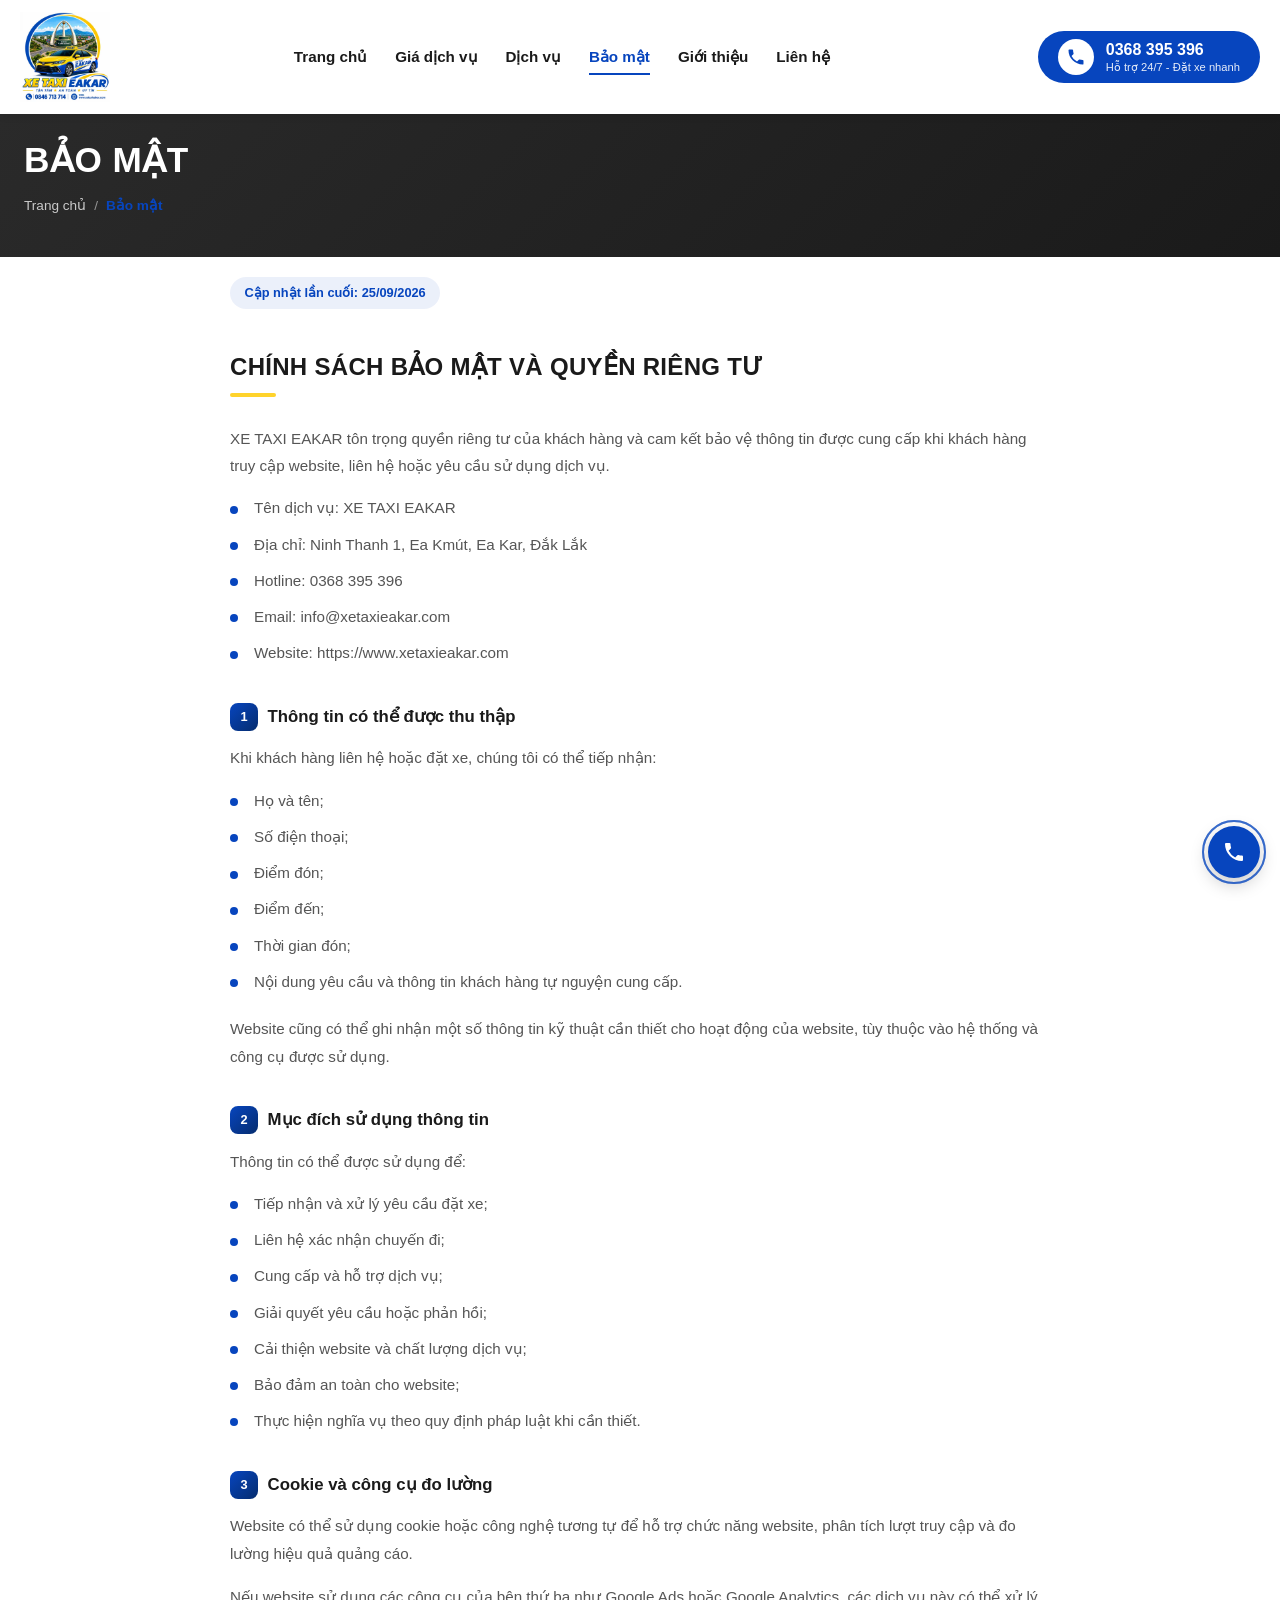
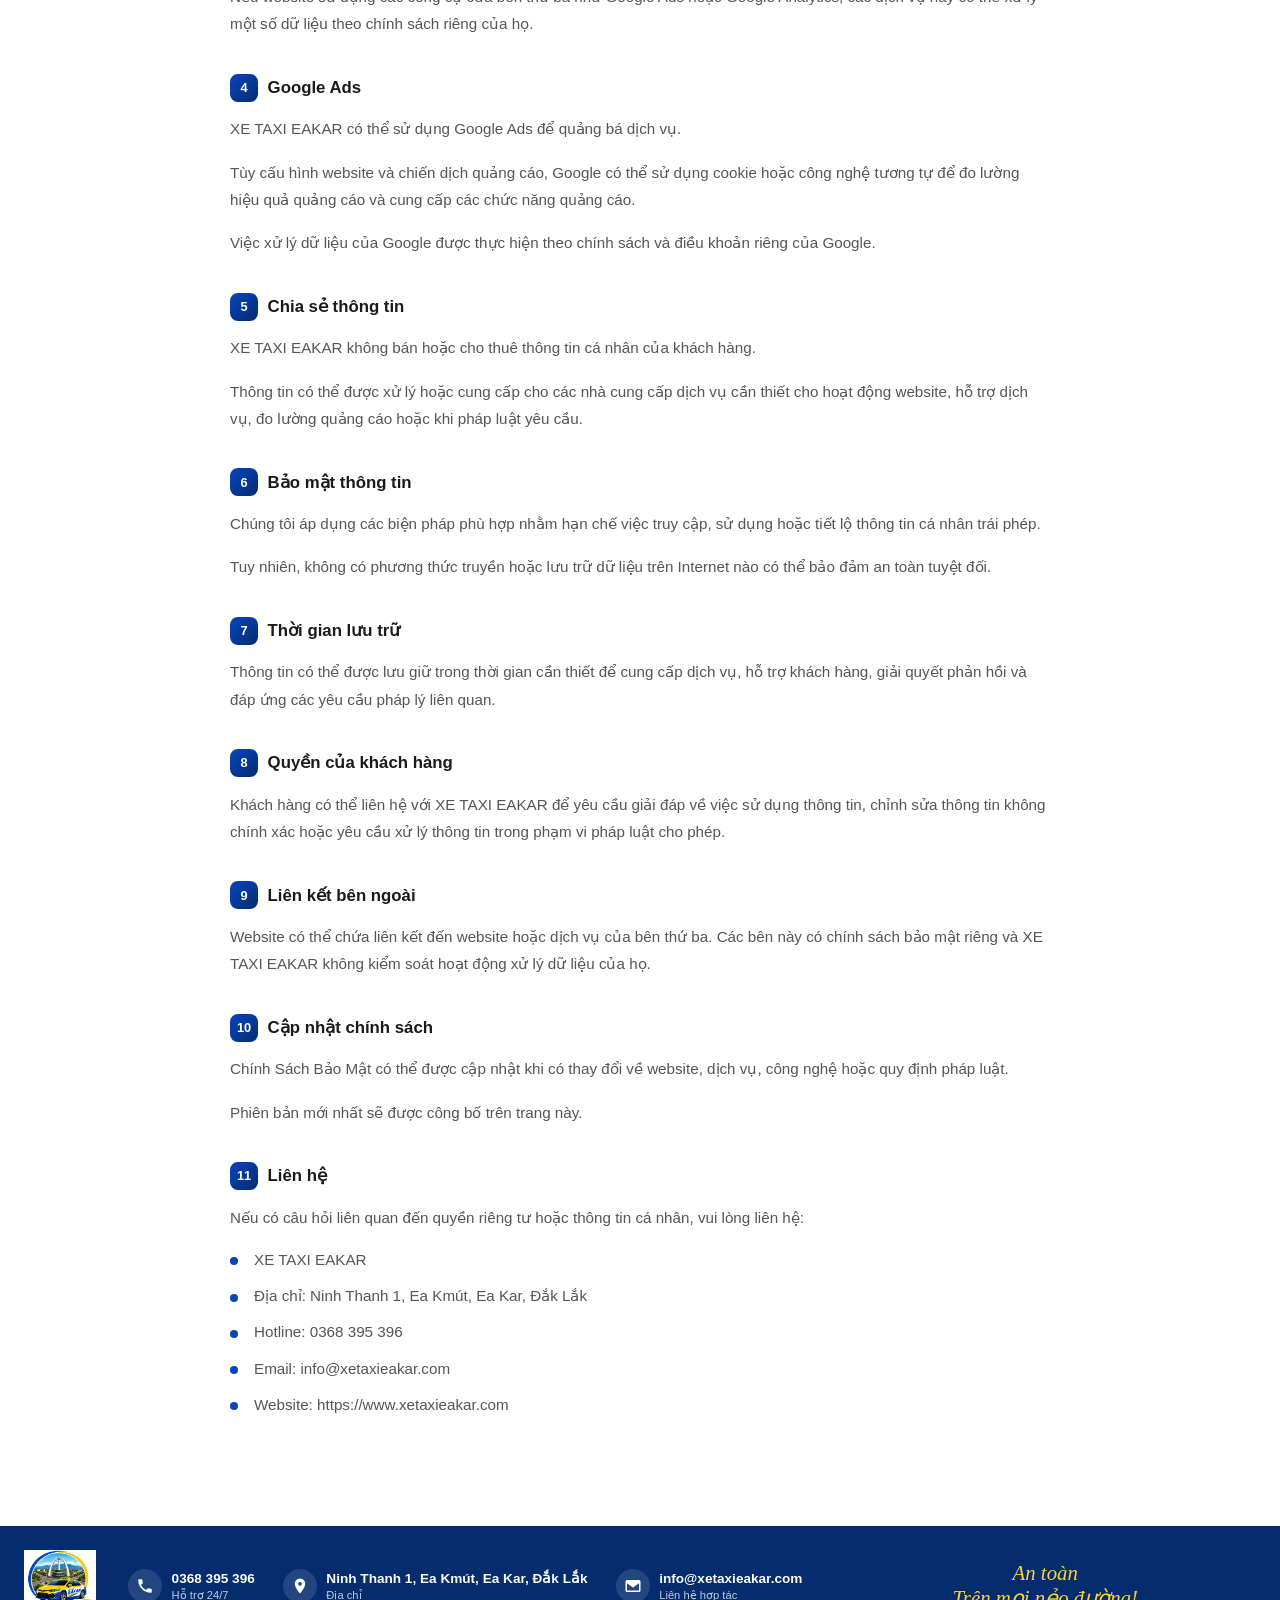
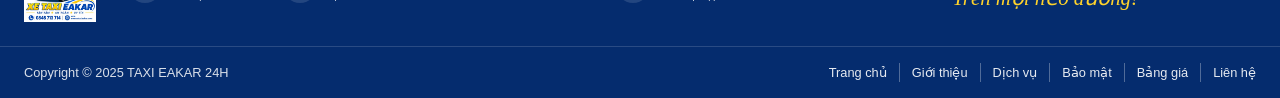
==== html/bao-mat.html @ f9ffe566 "refactor: split dich-vu-bao-mat page into separate dich-vu and bao-mat pages with navigation updates" ====
<!DOCTYPE html>
<html lang="vi">
<head>
  <meta charset="UTF-8">
  <meta name="viewport" content="width=device-width, initial-scale=1.0">
  <title>Bảo Mật - Xe Taxi Eakar</title>
  <meta name="description" content="Chính sách bảo mật và quyền riêng tư của Xe Taxi Eakar - dịch vụ taxi tại Ea Kar, Đắk Lắk. Hotline 0368 395 396.">
  <link rel="icon" href="assets/icons/favicon.ico" sizes="any">
  <link rel="icon" type="image/png" sizes="32x32" href="assets/icons/favicon-32x32.png">
  <link rel="icon" type="image/png" sizes="16x16" href="assets/icons/favicon-16x16.png">
  <link rel="apple-touch-icon" href="assets/icons/apple-touch-icon.png">
  <link rel="stylesheet" href="style.css">
</head>
<body>

  <!-- ==========================================
       HEADER — Taxi Gò Công (taxigocongdongthap.com), exact reproduction
       ========================================== -->
  <header class="site-header">
    <div class="header-inner">
      <a href="/" class="logo">
        <img
          src="assets/icons/logo-xetaxieakar.png"
          alt="Xe Taxi Eakar"
          class="logo-icon"
        />
      </a>

      <nav class="main-nav" id="main-nav">
        <button type="button" class="nav-close" aria-label="Đóng menu">
          <svg viewBox="0 0 24 24" width="20" height="20" fill="none" stroke="currentColor" stroke-width="2" stroke-linecap="round"><path d="M6 6l12 12M18 6L6 18"></path></svg>
        </button>
        <ul>
          <li><a href="/">Trang chủ</a></li>
          <li><a href="/gia-dich-vu">Giá dịch vụ</a></li>
          <li><a href="/dich-vu">Dịch vụ</a></li>
          <li><a href="/bao-mat" class="active">Bảo mật</a></li>
          <li><a href="/gioi-thieu">Giới thiệu</a></li>
          <li><a href="/lien-he">Liên hệ</a></li>
        </ul>
      </nav>

      <div class="nav-overlay" id="navOverlay"></div>

      <a href="tel:0368395396" class="contact-btn">
        <span class="contact-icon">
          <svg viewBox="0 0 24 24" width="20" height="20" fill="currentColor" aria-hidden="true">
            <path d="M6.62 10.79a15.05 15.05 0 0 0 6.59 6.59l2.2-2.2a1 1 0 0 1 1.01-.24 11.36 11.36 0 0 0 3.57.57 1 1 0 0 1 1 1V20a1 1 0 0 1-1 1A17 17 0 0 1 3 4a1 1 0 0 1 1-1h3.5a1 1 0 0 1 1 1 11.36 11.36 0 0 0 .57 3.57 1 1 0 0 1-.25 1.01z" />
          </svg>
        </span>
        <span class="contact-text">
          <strong>0368 395 396</strong>
          <small>Hỗ trợ 24/7 - Đặt xe nhanh</small>
        </span>
      </a>

      <a href="tel:0368395396" class="contact-btn-mobile" aria-label="Gọi 0368 395 396">
        <svg viewBox="0 0 24 24" width="18" height="18" fill="currentColor" aria-hidden="true">
          <path d="M6.62 10.79a15.05 15.05 0 0 0 6.59 6.59l2.2-2.2a1 1 0 0 1 1.01-.24 11.36 11.36 0 0 0 3.57.57 1 1 0 0 1 1 1V20a1 1 0 0 1-1 1A17 17 0 0 1 3 4a1 1 0 0 1 1-1h3.5a1 1 0 0 1 1 1 11.36 11.36 0 0 0 .57 3.57 1 1 0 0 1-.25 1.01z" />
        </svg>
        <span class="contact-btn-mobile-text">0368 395 396</span>
      </a>

      <button class="nav-toggle" type="button" aria-label="Mở menu" aria-controls="main-nav" aria-expanded="false">
        <svg viewBox="0 0 24 24" width="24" height="24" fill="currentColor" aria-hidden="true">
          <path d="M3 6h18v2H3zM3 11h18v2H3zM3 16h18v2H3z" />
        </svg>
      </button>
    </div>
  </header>

  <!-- ==========================================
       MAIN CONTENT — Chính sách bảo mật (xetaxieakar.com/dieukhoanvachinhsach)
       ========================================== -->
  <main>

    <section class="page-banner">
      <div class="page-banner-inner">
        <h1>BẢO MẬT</h1>
        <nav class="breadcrumb" aria-label="breadcrumb">
          <a href="/">Trang chủ</a>
          <span>/</span>
          <span>Bảo mật</span>
        </nav>
      </div>
    </section>

    <section class="policy-section">
      <div class="policy-inner">
        <span class="policy-updated">Cập nhật lần cuối: 25/09/2026</span>

        <div class="policy-block">
          <h2 class="section-title">CHÍNH SÁCH BẢO MẬT VÀ QUYỀN RIÊNG TƯ</h2>
          <span class="section-title-bar"></span>

          <p>XE TAXI EAKAR tôn trọng quyền riêng tư của khách hàng và cam kết bảo vệ thông tin được cung cấp khi khách hàng truy cập website, liên hệ hoặc yêu cầu sử dụng dịch vụ.</p>

          <ul class="content-list">
            <li>Tên dịch vụ: XE TAXI EAKAR</li>
            <li>Địa chỉ: Ninh Thanh 1, Ea Kmút, Ea Kar, Đắk Lắk</li>
            <li>Hotline: 0368 395 396</li>
            <li>Email: info@xetaxieakar.com</li>
            <li>Website: https://www.xetaxieakar.com</li>
          </ul>

          <h3><span class="policy-num">1</span> Thông tin có thể được thu thập</h3>
          <p>Khi khách hàng liên hệ hoặc đặt xe, chúng tôi có thể tiếp nhận:</p>
          <ul class="content-list">
            <li>Họ và tên;</li>
            <li>Số điện thoại;</li>
            <li>Điểm đón;</li>
            <li>Điểm đến;</li>
            <li>Thời gian đón;</li>
            <li>Nội dung yêu cầu và thông tin khách hàng tự nguyện cung cấp.</li>
          </ul>
          <p>Website cũng có thể ghi nhận một số thông tin kỹ thuật cần thiết cho hoạt động của website, tùy thuộc vào hệ thống và công cụ được sử dụng.</p>

          <h3><span class="policy-num">2</span> Mục đích sử dụng thông tin</h3>
          <p>Thông tin có thể được sử dụng để:</p>
          <ul class="content-list">
            <li>Tiếp nhận và xử lý yêu cầu đặt xe;</li>
            <li>Liên hệ xác nhận chuyến đi;</li>
            <li>Cung cấp và hỗ trợ dịch vụ;</li>
            <li>Giải quyết yêu cầu hoặc phản hồi;</li>
            <li>Cải thiện website và chất lượng dịch vụ;</li>
            <li>Bảo đảm an toàn cho website;</li>
            <li>Thực hiện nghĩa vụ theo quy định pháp luật khi cần thiết.</li>
          </ul>

          <h3><span class="policy-num">3</span> Cookie và công cụ đo lường</h3>
          <p>Website có thể sử dụng cookie hoặc công nghệ tương tự để hỗ trợ chức năng website, phân tích lượt truy cập và đo lường hiệu quả quảng cáo.</p>
          <p>Nếu website sử dụng các công cụ của bên thứ ba như Google Ads hoặc Google Analytics, các dịch vụ này có thể xử lý một số dữ liệu theo chính sách riêng của họ.</p>

          <h3><span class="policy-num">4</span> Google Ads</h3>
          <p>XE TAXI EAKAR có thể sử dụng Google Ads để quảng bá dịch vụ.</p>
          <p>Tùy cấu hình website và chiến dịch quảng cáo, Google có thể sử dụng cookie hoặc công nghệ tương tự để đo lường hiệu quả quảng cáo và cung cấp các chức năng quảng cáo.</p>
          <p>Việc xử lý dữ liệu của Google được thực hiện theo chính sách và điều khoản riêng của Google.</p>

          <h3><span class="policy-num">5</span> Chia sẻ thông tin</h3>
          <p>XE TAXI EAKAR không bán hoặc cho thuê thông tin cá nhân của khách hàng.</p>
          <p>Thông tin có thể được xử lý hoặc cung cấp cho các nhà cung cấp dịch vụ cần thiết cho hoạt động website, hỗ trợ dịch vụ, đo lường quảng cáo hoặc khi pháp luật yêu cầu.</p>

          <h3><span class="policy-num">6</span> Bảo mật thông tin</h3>
          <p>Chúng tôi áp dụng các biện pháp phù hợp nhằm hạn chế việc truy cập, sử dụng hoặc tiết lộ thông tin cá nhân trái phép.</p>
          <p>Tuy nhiên, không có phương thức truyền hoặc lưu trữ dữ liệu trên Internet nào có thể bảo đảm an toàn tuyệt đối.</p>

          <h3><span class="policy-num">7</span> Thời gian lưu trữ</h3>
          <p>Thông tin có thể được lưu giữ trong thời gian cần thiết để cung cấp dịch vụ, hỗ trợ khách hàng, giải quyết phản hồi và đáp ứng các yêu cầu pháp lý liên quan.</p>

          <h3><span class="policy-num">8</span> Quyền của khách hàng</h3>
          <p>Khách hàng có thể liên hệ với XE TAXI EAKAR để yêu cầu giải đáp về việc sử dụng thông tin, chỉnh sửa thông tin không chính xác hoặc yêu cầu xử lý thông tin trong phạm vi pháp luật cho phép.</p>

          <h3><span class="policy-num">9</span> Liên kết bên ngoài</h3>
          <p>Website có thể chứa liên kết đến website hoặc dịch vụ của bên thứ ba. Các bên này có chính sách bảo mật riêng và XE TAXI EAKAR không kiểm soát hoạt động xử lý dữ liệu của họ.</p>

          <h3><span class="policy-num">10</span> Cập nhật chính sách</h3>
          <p>Chính Sách Bảo Mật có thể được cập nhật khi có thay đổi về website, dịch vụ, công nghệ hoặc quy định pháp luật.</p>
          <p>Phiên bản mới nhất sẽ được công bố trên trang này.</p>

          <h3><span class="policy-num">11</span> Liên hệ</h3>
          <p>Nếu có câu hỏi liên quan đến quyền riêng tư hoặc thông tin cá nhân, vui lòng liên hệ:</p>
          <ul class="content-list">
            <li>XE TAXI EAKAR</li>
            <li>Địa chỉ: Ninh Thanh 1, Ea Kmút, Ea Kar, Đắk Lắk</li>
            <li>Hotline: 0368 395 396</li>
            <li>Email: info@xetaxieakar.com</li>
            <li>Website: https://www.xetaxieakar.com</li>
          </ul>
        </div>
      </div>
    </section>

  </main>

  <!-- ==========================================
       FOOTER — Taxi Gò Công (taxigocongdongthap.com), exact reproduction
       ========================================== -->
  <footer class="site-footer">
    <div class="footer-top">
      <div class="footer-top-inner">
        <a href="/" class="footer-logo">
          <img src="assets/icons/logo-xetaxieakar.png" alt="Xe Taxi Eakar" class="footer-logo-icon">
        </a>

        <div class="footer-info">
          <div class="footer-info-item">
            <span class="footer-info-icon">
              <svg viewBox="0 0 24 24" width="18" height="18" fill="currentColor" aria-hidden="true">
                <path d="M6.62 10.79a15.05 15.05 0 0 0 6.59 6.59l2.2-2.2a1 1 0 0 1 1.01-.24 11.36 11.36 0 0 0 3.57.57 1 1 0 0 1 1 1V20a1 1 0 0 1-1 1A17 17 0 0 1 3 4a1 1 0 0 1 1-1h3.5a1 1 0 0 1 1 1 11.36 11.36 0 0 0 .57 3.57 1 1 0 0 1-.25 1.01z" />
              </svg>
            </span>
            <span class="footer-info-text">
              <strong>0368 395 396</strong>
              <span>Hỗ trợ 24/7</span>
            </span>
          </div>

          <div class="footer-info-item">
            <span class="footer-info-icon">
              <svg viewBox="0 0 24 24" width="18" height="18" fill="currentColor" aria-hidden="true">
                <path d="M12 2a7 7 0 0 0-7 7c0 5.25 7 13 7 13s7-7.75 7-13a7 7 0 0 0-7-7zm0 9.5A2.5 2.5 0 1 1 12 6.5a2.5 2.5 0 0 1 0 5z" />
              </svg>
            </span>
            <span class="footer-info-text">
              <strong>Ninh Thanh 1, Ea Kmút, Ea Kar, Đắk Lắk</strong>
              <span>Địa chỉ</span>
            </span>
          </div>

          <div class="footer-info-item">
            <span class="footer-info-icon">
              <svg viewBox="0 0 24 24" width="18" height="18" fill="currentColor" aria-hidden="true">
                <path d="M4 4h16a2 2 0 0 1 2 2v12a2 2 0 0 1-2 2H4a2 2 0 0 1-2-2V6a2 2 0 0 1 2-2zm0 2.24V6l8 5.99L20 6v-.01L12 12 4 6.24zM4 8.24V18h16V8.24l-7.4 5.55a1 1 0 0 1-1.2 0L4 8.24z" />
              </svg>
            </span>
            <span class="footer-info-text">
              <strong>info@xetaxieakar.com</strong>
              <span>Liên hệ hợp tác</span>
            </span>
          </div>
        </div>

        <div class="footer-tagline">
          <span class="footer-tagline-line1">An toàn</span>
          <span class="footer-tagline-line2">Trên mọi nẻo đường!</span>
        </div>
      </div>
    </div>

    <div class="footer-bottom">
      <div class="footer-bottom-inner">
        <span class="footer-copy">Copyright © 2025 TAXI EAKAR 24H</span>
        <nav class="footer-nav">
          <a href="/">Trang chủ</a>
          <a href="/gioi-thieu">Giới thiệu</a>
          <a href="/dich-vu">Dịch vụ</a>
          <a href="/bao-mat">Bảo mật</a>
          <a href="/gia-dich-vu">Bảng giá</a>
          <a href="/lien-he">Liên hệ</a>
        </nav>
      </div>
    </div>
  </footer>

  <div class="contact-float">
    <a href="tel:0368395396" class="contact-float-btn contact-float-phone" aria-label="Gọi hotline 0368 395 396">
      <span class="contact-float-icon">
        <svg viewBox="0 0 24 24" width="24" height="24" fill="currentColor" aria-hidden="true">
          <path d="M6.62 10.79a15.05 15.05 0 0 0 6.59 6.59l2.2-2.2a1 1 0 0 1 1.01-.24 11.36 11.36 0 0 0 3.57.57 1 1 0 0 1 1 1V20a1 1 0 0 1-1 1A17 17 0 0 1 3 4a1 1 0 0 1 1-1h3.5a1 1 0 0 1 1 1 11.36 11.36 0 0 0 .57 3.57 1 1 0 0 1-.25 1.01z" />
        </svg>
      </span>
      <span class="contact-float-label">Đặt xe ngay</span>
    </a>
  </div>

  <script src="main.js" defer></script>
</body>
</html>
---- html/style.css ----
/* ==============================================
   1. RESET — Meyer reset (from Site B /css/reset.css)
   ============================================== */
/* http://meyerweb.com/eric/tools/css/reset/
   v2.0 | 20110126
   License: none (public domain)
*/

html, body, div, span, applet, object, iframe,
h1, h2, h3, h4, h5, h6, p, blockquote, pre,
a, abbr, acronym, address, big, cite, code,
del, dfn, em, img, ins, kbd, q, s, samp,
small, strike, strong, sub, sup, tt, var,
b, u, i, center,
dl, dt, dd, ol, ul, li,
fieldset, form, label, legend,
table, caption, tbody, tfoot, thead, tr, th, td,
article, aside, canvas, details, embed,
figure, figcaption, footer, header, hgroup,
menu, nav, output, ruby, section, summary,
time, mark, audio, video {
    margin: 0;
    padding: 0;
    border: 0;
    font-size: 100%;
    font: inherit;
    vertical-align: baseline;
}
/* HTML5 display-role reset for older browsers */
article, aside, details, figcaption, figure,
footer, header, hgroup, menu, nav, section {
    display: block;
}
body {
    line-height: 1;
}
ol, ul {
    list-style: none;
}
blockquote, q {
    quotes: none;
}
blockquote:before, blockquote:after,
q:before, q:after {
    content: '';
    content: none;
}
table {
    border-collapse: collapse;
    border-spacing: 0;
}

/* ==============================================
   2-7. SITE B DESIGN SYSTEM, HEADER, FOOTER, COMPONENTS
   (verbatim from taxigocongdongthap.com /css/style.css, asset paths localized)
   ============================================== */
:root {
  --color-primary: #0745be;
  --color-accent: #ffd32b;
  --color-dark: #1a1a1a;
}

* {
  box-sizing: border-box;
}

body {
  font-family: Arial, Helvetica, sans-serif;
  line-height: 1.5;
  color: #222;
}

/* Header / Nav */

.site-header {
  position: sticky;
  top: 0;
  z-index: 100;
  background: #fff;
  box-shadow: 0 2px 8px rgba(0, 0, 0, 0.08);
}

.header-inner {
  max-width: 1300px;
  margin: 0 auto;
  padding: 0.75rem 20px;
  display: flex;
  align-items: center;
  gap: 1.5rem;
  position: relative;
}

.logo {
  display: flex;
  align-items: center;
  gap: 0.5rem;
  text-decoration: none;
  flex-shrink: 0;
}

.logo-icon {
  height: 90px;
  width: auto;
}

.logo-text {
  display: flex;
  flex-direction: column;
  line-height: 1.15;
}

.logo-tagline {
  font-size: 0.75rem;
  font-weight: 700;
  letter-spacing: 2px;
  color: var(--color-dark);
}

.logo-brand {
  font-size: 1.5rem;
  font-weight: 900;
  letter-spacing: 0.5px;
  color: var(--color-primary);
}

.logo-sub {
  font-size: 0.65rem;
  font-weight: 600;
  letter-spacing: 0.5px;
  color: #333;
}

.main-nav {
  flex: 1;
}

.main-nav ul {
  display: flex;
  align-items: center;
  gap: 1.75rem;
  justify-content: center;
}

.main-nav a {
  text-decoration: none;
  color: var(--color-dark);
  font-size: 0.95rem;
  font-weight: 600;
  padding: 0.5rem 0;
  border-bottom: 2px solid transparent;
  transition:
    color 0.2s ease,
    border-color 0.2s ease;
}

.main-nav a:hover,
.main-nav a.active {
  color: var(--color-primary);
  border-bottom-color: var(--color-primary);
}

.has-dropdown {
  position: relative;
}

.nav-dropdown-toggle {
  display: inline-flex;
  align-items: center;
  gap: 0.3rem;
}

.nav-dropdown-toggle svg {
  transition: transform 0.2s ease;
}

.has-dropdown:hover .nav-dropdown-toggle svg,
.has-dropdown.is-open .nav-dropdown-toggle svg {
  transform: rotate(180deg);
}

.nav-dropdown {
  position: absolute;
  top: 100%;
  left: 50%;
  margin-top: 0.75rem;
  background: #fff;
  border-radius: 12px;
  box-shadow: 0 20px 45px rgba(0, 0, 0, 0.15);
  padding: 1.25rem;
  display: grid;
  grid-template-columns: repeat(2, minmax(240px, 1fr));
  gap: 0.25rem 2rem;
  opacity: 0;
  visibility: hidden;
  transform: translateX(-50%) translateY(8px);
  transition:
    opacity 0.2s ease,
    transform 0.2s ease,
    visibility 0.2s ease;
  z-index: 20;
}

.has-dropdown:hover .nav-dropdown,
.has-dropdown.is-open .nav-dropdown {
  opacity: 1;
  visibility: visible;
  transform: translateX(-50%) translateY(0);
}

.nav-dropdown a {
  display: block;
  padding: 0.55rem 0.5rem;
  font-size: 0.85rem;
  font-weight: 500;
  color: var(--color-dark) !important;
  text-decoration: none;
  border-radius: 6px;
  border-bottom: none !important;
  white-space: nowrap;
}

.nav-dropdown a:hover {
  background: #e8f0fc;
  color: var(--color-primary) !important;
}

.contact-btn {
  display: flex;
  align-items: center;
  gap: 0.75rem;
  background: var(--color-primary);
  color: #fff;
  text-decoration: none;
  padding: 0.5rem 1.25rem;
  border-radius: 50px;
  flex-shrink: 0;
  transition: background 0.2s ease;
}

.contact-btn:hover {
  background: #06379a;
}

.contact-icon {
  display: flex;
  align-items: center;
  justify-content: center;
  width: 36px;
  height: 36px;
  border-radius: 50%;
  background: #fff;
  color: var(--color-primary);
  flex-shrink: 0;
}

.contact-text {
  display: flex;
  flex-direction: column;
  line-height: 1.25;
  white-space: nowrap;
}

.contact-text strong {
  font-size: 1rem;
  font-weight: 800;
}

.contact-text small {
  font-size: 0.7rem;
  font-weight: 400;
  opacity: 0.9;
}

.nav-toggle {
  display: none;
  align-items: center;
  justify-content: center;
  background: none;
  border: none;
  color: var(--color-dark);
  cursor: pointer;
  padding: 0.25rem;
  flex-shrink: 0;
}

.nav-close {
  display: none;
}

.contact-btn-mobile {
  display: none;
  text-decoration: none;
}

@media (max-width: 1273px) {
  .main-nav {
    position: fixed;
    top: 0;
    right: -85%;
    width: 85%;
    max-width: 320px;
    height: 100vh;
    height: 100dvh;
    background: #fff;
    z-index: 1001;
    overflow-x: hidden;
    overflow-y: auto;
    box-shadow: -10px 0 30px rgba(0, 0, 0, 0.15);
    transition: right 0.3s ease;
    padding-top: 3.5rem;
  }

  .main-nav.is-open {
    right: 0;
  }

  .nav-close {
    display: flex;
    align-items: center;
    justify-content: center;
    position: absolute;
    top: 0.75rem;
    right: 0.75rem;
    width: 36px;
    height: 36px;
    background: #f5f5f5;
    border: none;
    border-radius: 50%;
    color: var(--color-dark);
    cursor: pointer;
  }

  .main-nav ul {
    flex-direction: column;
    align-items: flex-start;
    gap: 0;
    padding: 0.5rem 1.25rem 2rem;
  }

  .main-nav a {
    display: block;
    width: 100%;
    padding: 0.75rem 0;
  }

  .nav-overlay {
    position: fixed;
    inset: 0;
    background: rgba(0, 0, 0, 0.5);
    z-index: 1000;
    opacity: 0;
    visibility: hidden;
    transition:
      opacity 0.3s ease,
      visibility 0.3s ease;
  }

  .nav-overlay.is-open {
    opacity: 1;
    visibility: visible;
  }

  body.nav-open {
    overflow: hidden;
  }

  .header-inner {
    padding: 0.75rem 1rem;
    gap: 0.5rem;
    justify-content: space-between;
  }

  .logo {
    flex-shrink: 0;
  }

  .contact-btn {
    display: none;
  }

  .contact-btn-mobile {
    display: flex;
    align-items: center;
    gap: 0.4rem;
    position: absolute;
    left: 50%;
    top: 50%;
    transform: translate(-50%, -50%);
    background: var(--color-primary);
    color: #fff;
    padding: 0.5rem 0.9rem;
    border-radius: 50px;
    white-space: nowrap;
  }

  .contact-btn-mobile svg {
    flex-shrink: 0;
  }

  .contact-btn-mobile-text {
    font-size: 0.85rem;
    font-weight: 700;
    white-space: nowrap;
  }

  .nav-toggle {
    display: flex;
    flex-shrink: 0;
  }

  .nav-dropdown-toggle {
    justify-content: space-between;
    width: 100%;
  }

  .nav-dropdown {
    position: static;
    top: auto;
    left: auto;
    transform: none;
    box-shadow: none;
    border-radius: 0;
    padding: 0 0 0.5rem 1rem;
    margin-top: 0;
    display: none;
    grid-template-columns: 1fr;
    gap: 0;
    opacity: 1;
    visibility: visible;
  }

  .has-dropdown.is-open .nav-dropdown {
    display: grid;
    transform: none;
  }

  .nav-dropdown a {
    padding: 0.5rem;
    white-space: normal;
  }
}

/* Hero */

.hero {
  position: relative;
  width: 100%;
  aspect-ratio: 3532 / 1184;
  background-image: url("assets/images/bg-banner.webp");
  background-size: cover;
  background-position: center;
  overflow: hidden;
}

.hero-inner {
  position: absolute;
  inset: 0;
  max-width: 1300px;
  margin: 0 auto;
  display: flex;
  align-items: center;
  padding: 0 4%;
}

.hero-content {
  position: relative;
  z-index: 2;
  max-width: 44%;
  padding: 3rem 2.5rem 3rem 0;
}

.hero-content::before {
  content: "";
  position: absolute;
  top: -14%;
  bottom: -24%;
  left: -30%;
  right: -15%;
  z-index: -1;
  background: radial-gradient(
    100% 60% at 46% 45%,
    rgba(255, 255, 255, 0.98) 0%,
    rgba(255, 255, 255, 0.9) 40%,
    rgba(255, 255, 255, 0.5) 65%,
    rgba(255, 255, 255, 0) 85%
  );
  filter: blur(14px);
  pointer-events: none;
}

.hero-kicker {
  display: block;
  font-family: "Brush Script MT", cursive;
  font-style: italic;
  font-size: 40px;
  color: var(--color-dark);
  margin-bottom: 0.25rem;
}

.hero-title {
  font-size: clamp(1.4rem, 4vw, 4rem);
  font-weight: 900;
  line-height: 1.1;
  margin-bottom: 0.5rem;
  letter-spacing: 0.5px;
}

.hero-title-dark {
  color: var(--color-dark);
}

.hero-title-primary {
  color: var(--color-primary);
}

.hero-subtitle {
  display: inline-block;
  font-size: clamp(0.8rem, 1.6vw, 1.3rem);
  font-weight: 800;
  color: var(--color-dark);
  padding-bottom: clamp(0.4rem, 1vw, 0.75rem);
  border-bottom: 3px solid var(--color-primary);
  margin-bottom: clamp(0.75rem, 2.5vw, 1.75rem);
}

.hero-features {
  display: flex;
  gap: clamp(0.6rem, 2vw, 1.5rem);
  margin-bottom: clamp(1rem, 3vw, 2rem);
  flex-wrap: wrap;
}

.hero-feature {
  display: flex;
  align-items: flex-start;
  gap: 0.5rem;
}

.hero-feature-icon {
  width: clamp(26px, 3vw, 40px);
  height: clamp(26px, 3vw, 40px);
  border-radius: 50%;
  background: var(--color-primary);
  color: #fff;
  display: flex;
  align-items: center;
  justify-content: center;
  flex-shrink: 0;
}

.hero-feature-icon svg {
  width: 55%;
  height: 55%;
}

.hero-feature-text {
  display: flex;
  flex-direction: column;
  line-height: 1.3;
}

.hero-feature-text strong {
  font-size: 18px;
  color: var(--color-dark);
  font-weight: bold;
}

.hero-feature-text span {
  font-size: clamp(0.6rem, 1vw, 0.8rem);
  color: #555;
}

.hero-cta {
  display: inline-flex;
  align-items: center;
  gap: 0.5rem;
  background: var(--color-primary);
  color: #fff;
  text-decoration: none;
  font-weight: 700;
  padding: clamp(0.5rem, 1.2vw, 0.9rem) clamp(1.2rem, 2.5vw, 2rem);
  border-radius: 50px;
  font-size: clamp(0.75rem, 1.4vw, 1.05rem);
  transition: background 0.2s ease;
}

.hero-cta:hover {
  background: #06379a;
}

.hero-car {
  position: absolute;
  right: 23%;
  bottom: 0;
  width: 34%;
  z-index: 2;
  pointer-events: none;
}

.hero-car img {
  width: 100%;
  height: auto;
  display: block;
}

/* Quick booking bar */

.hero-wrap {
  position: relative;
}

.quick-booking {
  position: absolute;
  left: 50%;
  bottom: -90px;
  transform: translateX(-50%);
  z-index: 5;
  width: min(1300px, 94%);
  display: flex;
  align-items: center;
  gap: 1.5rem;
  background: #fff;
  border-radius: 18px;
  padding: 1.1rem 1.75rem;
  box-shadow: 0 20px 45px rgba(0, 0, 0, 0.18);
}

.qb-divider {
  align-self: stretch;
  width: 1px;
  flex-shrink: 0;
  background: linear-gradient(
    to bottom,
    rgba(0, 0, 0, 0) 0%,
    rgba(0, 0, 0, 0.15) 50%,
    rgba(0, 0, 0, 0) 100%
  );
}

.qb-locations {
  display: flex;
  align-items: center;
  gap: 1.5rem;
  flex: 1;
  min-width: 0;
}

.qb-field {
  display: flex;
  flex-direction: column;
  gap: 0.4rem;
  flex: 1;
  min-width: 0;
  position: relative;
}

.qb-field-label {
  display: flex;
  align-items: center;
  gap: 0.35rem;
  font-size: 0.8rem;
  font-weight: 700;
  color: var(--color-dark);
  white-space: nowrap;
}

.qb-field-label svg {
  color: var(--color-primary);
  flex-shrink: 0;
}

.qb-input {
  width: 100%;
  border: 1px solid #e5e5e5;
  background: #fafafa;
  border-radius: 8px;
  padding: 0.5rem 0.7rem;
  font-size: 0.85rem;
  font-family: inherit;
  color: #444;
}

.qb-input::placeholder {
  color: #aaa;
}

.qb-input:focus {
  outline: none;
  border-color: var(--color-primary);
  background: #fff;
}

.qb-datetime-input {
  cursor: pointer;
}

.address-suggestions {
  position: absolute;
  top: calc(100% + 4px);
  left: 0;
  right: 0;
  width: auto;
  max-width: 100%;
  box-sizing: border-box;
  z-index: 20;
  margin: 0;
  padding: 6px;
  list-style: none;
  background: #fff;
  border: 1px solid #e5e5e5;
  border-radius: 8px;
  box-shadow: 0 12px 30px rgba(0, 0, 0, 0.15);
  max-height: 260px;
  overflow-y: auto;
  overflow-x: hidden;
}

.address-suggestions[hidden] {
  display: none;
}

.address-suggestion-item {
  padding: 9px 10px;
  font-size: 0.85rem;
  border-radius: 6px;
  cursor: pointer;
  color: #333;
  overflow-wrap: break-word;
  word-break: break-word;
}

.address-suggestion-item strong {
  color: #000;
}

.address-suggestion-item:hover,
.address-suggestion-item.active {
  background: #e8f0fc;
  color: var(--color-primary);
}

.address-suggestion-item:hover strong,
.address-suggestion-item.active strong {
  color: var(--color-primary);
}

.qb-action {
  display: flex;
  flex-direction: column;
  align-items: center;
  gap: 0.5rem;
  flex-shrink: 0;
}

.qb-cta {
  display: inline-flex;
  align-items: center;
  gap: 0.5rem;
  background: var(--color-primary);
  color: #fff;
  text-decoration: none;
  font-weight: 700;
  font-size: 0.95rem;
  font-family: inherit;
  white-space: nowrap;
  padding: 0.7rem 1.5rem;
  border: 0;
  border-radius: 50px;
  cursor: pointer;
  transition: background 0.2s ease;
}

.qb-cta:hover {
  background: #06379a;
}

.qb-cta[disabled] {
  opacity: 0.7;
  cursor: not-allowed;
}

/* Trạng thái đang gửi của nút Đặt xe / Liên hệ (js/forms.js thêm class + spinner khi submit),
   để khách biết yêu cầu đang được gửi chứ không phải web treo. */
.btn-spinner {
  animation: btn-spinner-spin 0.7s linear infinite;
  flex-shrink: 0;
}

@keyframes btn-spinner-spin {
  to {
    transform: rotate(360deg);
  }
}

/* Từ 3 ô lên 5 ô (thêm Họ tên + SĐT): phải đặt bề rộng TỐI THIỂU cho từng ô, nếu không
   flexbox sẽ bóp đều tất cả xuống ~90px và 2 ô địa chỉ không còn đọc được. Có min-width thì
   khi không đủ chỗ hàng sẽ TỰ XUỐNG DÒNG thay vì bóp nhỏ. */
.qb-locations {
  flex-wrap: wrap;
  row-gap: 1rem;
}

.qb-field {
  flex: 1 1 168px;
  min-width: 168px;
}

/* Họ tên / SĐT cần ít chỗ hơn 2 ô địa chỉ. */
.qb-field--sm {
  flex: 0 1 146px;
  min-width: 146px;
}

/* Gạch phân cách giữa các ô: ẩn đi khi hàng đã xuống dòng, vì lúc đó nó nằm lơ lửng giữa 2
   hàng trông rất lạ. Chỉ giữ ở màn hình đủ rộng để 5 ô nằm trọn 1 hàng. */
@media (max-width: 1500px) {
  .qb-locations > .qb-divider {
    display: none;
  }
}

/* Ô bẫy bot (honeypot) - PHẢI luôn ẩn với người thật.
   ⚠️ Mất rule này = form hỏng IM LẶNG: khách thật (hoặc autofill của trình duyệt) điền vào ô
   hiện ra, server coi là bot và âm thầm bỏ qua, vẫn trả về thành công. Mất khách mà không ai
   biết, không log, không lỗi. Sau mọi lần sửa/merge file CSS này phải kiểm lại:
     curl -s https://taxigocongdongthap.com/css/style.css | grep -c hp-field   # phải khác 0 */
.hp-field {
  position: absolute !important;
  left: -9999px !important;
  width: 1px !important;
  height: 1px !important;
  overflow: hidden !important;
  opacity: 0 !important;
  pointer-events: none !important;
}

/* Tablet gap (769-1273px): mobile menu is active here too (see 1273px query
   above) but the phone/desktop hero + quick-booking sizing below breaks at
   this width — fix just this band without touching mobile (<=768px) or
   desktop (>=1274px), which are already correct. */
@media (min-width: 769px) and (max-width: 1273px) {
  .contact-btn-mobile {
    position: static;
    transform: none;
    margin: 0 auto;
  }

  .hero {
    aspect-ratio: auto;
    min-height: clamp(400px, 36vw, 470px);
    background-position: 92% center;
  }

  .hero-content {
    max-width: 58%;
    padding: 1.5rem 2rem 1.5rem 1.5rem;
  }

  .hero-kicker {
    font-size: clamp(1.3rem, 3.4vw, 40px);
    margin-bottom: 0.15rem;
  }

  .hero-cta {
    display: none;
  }

  .hero-car {
    display: none;
  }

  .quick-booking {
    flex-wrap: wrap;
    row-gap: 1rem;
  }

  .qb-divider {
    display: none;
  }

  .qb-locations {
    width: 100%;
  }

  .qb-action {
    width: 100%;
    justify-content: center;
  }
}

/* Desktop nav (>=1274px): hero-inner only gets auto side margins once the
   viewport clears its 1300px max-width, so just under that (1274-1300px)
   the text still sits flush against the left edge. Give it a fixed inset
   so it's never flush, regardless of viewport width. */
@media (min-width: 1274px) {
  .hero-content {
    padding-left: 1.5rem;
  }
}

@media (max-width: 768px) {
  .logo {
    gap: 0;
    min-width: 0;
  }

  .logo-icon {
    height: 54px;
  }

  .logo-text {
    display: none;
  }

  .nav-toggle {
    padding: 0.25rem 0 0.25rem 0.1rem;
  }

  .hero-kicker {
    font-size: clamp(1.1rem, 6vw, 40px);
  }

  .hero {
    aspect-ratio: auto;
    min-height: 480px;
    background-position: 65% center;
  }

  .hero::after {
    content: "";
    position: absolute;
    inset: 0;
    z-index: 1;
    pointer-events: none;
    background: rgba(0, 0, 0, 0.5);
  }

  .hero-content {
    max-width: 68%;
  }

  .hero-car {
    width: 62%;
    right: -8%;
  }

  .hero-features {
    gap: 0.5rem;
  }

  .hero-cta {
    display: none;
  }

  .quick-booking {
    position: absolute;
    left: 50%;
    top: 50%;
    bottom: auto;
    transform: translate(-50%, -50%);
    width: 92%;
    margin: 0;
    flex-wrap: wrap;
    gap: 1rem;
    padding: 1.25rem;
  }

  .qb-divider {
    display: none;
  }

  .qb-locations {
    flex-wrap: wrap;
    width: 100%;
    gap: 0.75rem;
  }

  .qb-field {
    flex: 1 1 100%;
  }

  .qb-action {
    width: 100%;
    flex-direction: row;
    flex-wrap: wrap;
    justify-content: center;
  }
}

@media (max-width: 380px) {
  .qb-action {
    flex-direction: column;
    align-items: stretch;
    gap: 0.75rem;
  }

  .qb-cta {
    justify-content: center;
  }
}

/* Features strip */

.features-strip {
  background: #fff;
  padding: 150px 1.5rem 3rem;
}

.features-strip-inner {
  max-width: 1300px;
  margin: 0 auto;
  display: flex;
  flex-wrap: wrap;
  justify-content: space-between;
  gap: 0;
}

.feature-item {
  display: flex;
  align-items: center;
  gap: 0.85rem;
  flex: 1 1 200px;
}

.feature-icon {
  width: 76px;
  height: 76px;
  border-radius: 50%;
  border: 3px solid rgba(7, 69, 190, 0.25);
  background: #fff;
  color: var(--color-primary);
  display: flex;
  align-items: center;
  justify-content: center;
  flex-shrink: 0;
}

.feature-text {
  display: flex;
  flex-direction: column;
  line-height: 1.35;
}

.feature-text strong {
  font-size: 0.9rem;
  font-weight: 800;
  color: var(--color-dark);
  letter-spacing: 0.2px;
}

.feature-text span {
  font-size: 0.8rem;
  color: #777;
}

@media (max-width: 992px) {
  .feature-item {
    flex: 1 1 45%;
  }
}

@media (max-width: 768px) {
  .features-strip {
    padding: 2rem 1.25rem 2.5rem;
  }

  .features-strip-inner,
  .features-strip.no-overlap .features-strip-inner {
    display: grid;
    grid-template-columns: 1fr 1fr;
    gap: 1.75rem 1rem;
  }

  .feature-item {
    flex: unset;
    flex-direction: column;
    align-items: center;
    text-align: center;
    gap: 0.6rem;
  }

  .feature-icon {
    width: 56px;
    height: 56px;
  }

  .feature-icon svg {
    width: 28px;
    height: 28px;
  }

  .feature-text strong {
    font-size: 0.9rem;
  }

  .feature-text span {
    font-size: 0.78rem;
  }
}

/* Pricing */

.pricing {
  background: #fff;
  padding: 1.5rem 1.5rem 3.5rem;
}

.pricing-inner {
  max-width: 1300px;
  margin: 0 auto;
}

.pricing-heading {
  align-items: center;
  margin-bottom: 2rem;
}

.pricing-heading .section-title {
  text-align: center;
}

.pricing-heading .section-title-bar {
  margin: 0.5rem auto 0;
}

.pricing-tabs {
  display: flex;
  flex-wrap: wrap;
  justify-content: center;
  gap: 0.6rem;
  margin-bottom: 1.75rem;
}

.pricing-tab {
  border: 1px solid #e5e5e5;
  background: #f7f7f7;
  color: var(--color-dark);
  font-family: inherit;
  font-size: 0.85rem;
  font-weight: 700;
  padding: 0.6rem 1.15rem;
  border-radius: 50px;
  cursor: pointer;
  transition:
    background 0.2s ease,
    color 0.2s ease,
    border-color 0.2s ease;
}

.pricing-tab:hover {
  border-color: var(--color-primary);
}

.pricing-tab.is-active {
  background: var(--color-primary);
  border-color: var(--color-primary);
  color: #fff;
}

.pricing-panel {
  display: none;
}

.pricing-panel.is-active {
  display: block;
}

.pricing-table-wrap {
  border: 1px solid #eee;
  border-radius: 14px;
  overflow-x: auto;
}

.pricing-table {
  width: 100%;
  border-collapse: collapse;
  min-width: 560px;
}

.pricing-table thead th {
  background: var(--color-primary);
  color: #fff;
  font-size: 0.85rem;
  font-weight: 700;
  text-align: left;
  padding: 0.9rem 1.25rem;
  white-space: nowrap;
}

.pricing-table thead th:not(:first-child) {
  text-align: center;
}

.pricing-table tbody td {
  padding: 0.85rem 1.25rem;
  font-size: 0.9rem;
  color: var(--color-dark);
  border-bottom: 1px solid #f0f0f0;
  white-space: nowrap;
}

.pricing-table tbody tr:last-child td {
  border-bottom: none;
}

.pricing-table tbody tr:nth-child(even) {
  background: #faf8f8;
}

.pricing-table tbody td:not(:first-child) {
  text-align: center;
  color: var(--color-primary);
  font-weight: 700;
}

.pricing-route {
  display: flex;
  align-items: center;
  gap: 0.4rem;
}

.pricing-route svg {
  color: var(--color-primary);
  flex-shrink: 0;
}

@media (max-width: 768px) {
  .pricing-tabs {
    flex-wrap: wrap;
    justify-content: center;
    gap: 0.5rem;
  }

  .pricing-tab {
    flex: 1 1 calc(50% - 0.5rem);
    text-align: center;
    padding: 0.6rem 0.5rem;
  }
}

@media (max-width: 420px) {
  .pricing-tab {
    flex: 1 1 100%;
  }
}

.pricing-note {
  margin-top: 1.5rem;
  font-size: 0.85rem;
  color: #777;
  line-height: 1.6;
}

.pricing-note a {
  color: var(--color-primary);
  font-weight: 700;
  text-decoration: underline;
}

.route-group-title {
  font-size: 1.15rem;
  font-weight: 800;
  color: var(--color-dark);
  margin: 2rem 0 1rem;
}

.pricing-heading + .route-group-title {
  margin-top: 0;
}

/* Services */

.services {
  background: #fff;
  padding: 1.5rem 1.5rem 4rem;
}

.services-inner {
  max-width: 1300px;
  margin: 0 auto;
}

.section-head {
  display: flex;
  align-items: flex-end;
  justify-content: space-between;
  gap: 1rem;
  flex-wrap: wrap;
  margin-bottom: 2rem;
}

.section-heading {
  display: flex;
  flex-direction: column;
}

.section-title {
  font-size: clamp(1.1rem, 2.2vw, 1.5rem);
  font-weight: 900;
  color: var(--color-dark);
  letter-spacing: 0.3px;
}

.section-title-bar {
  display: block;
  width: 46px;
  height: 4px;
  border-radius: 2px;
  background: var(--color-accent);
  margin-top: 0.5rem;
}

.section-link {
  display: inline-flex;
  align-items: center;
  gap: 0.4rem;
  color: var(--color-primary);
  font-weight: 700;
  font-size: 0.9rem;
  text-decoration: none;
  white-space: nowrap;
}

.section-link svg {
  transition: transform 0.2s ease;
}

.section-link:hover svg {
  transform: translateX(3px);
}

.services-grid {
  display: grid;
  grid-template-columns: repeat(5, 1fr);
  gap: 1.25rem;
}

.service-card {
  display: flex;
  flex-direction: column;
  min-width: 0;
  text-decoration: none;
  color: inherit;
  border: 1px solid #e5e5e5;
  border-radius: 14px;
  padding: 0.75rem;
  transition:
    border-color 0.2s ease,
    box-shadow 0.2s ease,
    transform 0.2s ease;
}

.service-card:hover {
  border-color: var(--color-primary);
  box-shadow: 0 12px 28px rgba(0, 0, 0, 0.08);
  transform: translateY(-3px);
}

.service-img {
  aspect-ratio: 4 / 3;
  border-radius: 10px;
  overflow: hidden;
  display: block;
}

.service-img img {
  width: 100%;
  height: 100%;
  object-fit: cover;
  display: block;
  transition: transform 0.3s ease;
}

.service-card:hover .service-img img {
  transform: scale(1.05);
}

.service-img-brand {
  background: linear-gradient(135deg, #dce7fa, #e8f0fc);
}

.service-img-brand img {
  object-fit: contain;
  padding: 0.75rem;
}

.service-body {
  display: flex;
  align-items: center;
  justify-content: space-between;
  gap: 0.5rem;
  margin-top: 0.85rem;
  min-width: 0;
}

.service-text {
  display: flex;
  flex-direction: column;
  gap: 0.15rem;
  min-width: 0;
}

.service-text strong {
  font-size: 0.95rem;
  font-weight: 800;
  color: var(--color-dark);
  transition: color 0.2s ease;
}

.service-card:hover .service-text strong {
  color: var(--color-primary);
}

.service-text span {
  font-size: 0.8rem;
  color: #777;
  white-space: nowrap;
  overflow: hidden;
  text-overflow: ellipsis;
}

.service-arrow {
  color: var(--color-primary);
  flex-shrink: 0;
}

@media (max-width: 992px) {
  .services-grid {
    grid-template-columns: repeat(3, 1fr);
  }
}

@media (max-width: 600px) {
  .services-grid {
    grid-template-columns: repeat(2, 1fr);
  }

  .section-head {
    align-items: flex-start;
  }
}

/* Dịch vụ overview page: narrower grid area (sidebar takes 320px), so 4
   columns instead of the homepage section's 5. */
.services-page .services-grid {
  grid-template-columns: repeat(4, 1fr);
}

@media (max-width: 992px) {
  .services-page .services-grid {
    grid-template-columns: repeat(4, 1fr);
  }
}

@media (max-width: 700px) {
  .services-page .services-grid {
    grid-template-columns: repeat(2, 1fr);
  }
}

/* Coverage area */

.coverage {
  background: #fff;
  padding: 1.5rem 1.5rem 4rem;
}

.coverage-inner {
  max-width: 1300px;
  margin: 0 auto;
}

.coverage-head {
  display: flex;
  align-items: center;
  gap: 0.85rem;
  flex-wrap: wrap;
  margin-bottom: 1.75rem;
}

.coverage-head-line {
  width: 46px;
  height: 3px;
  border-radius: 2px;
  background: var(--color-primary);
  flex-shrink: 0;
}

.coverage-head-sub {
  font-size: 0.85rem;
  color: #777;
}

.coverage-grid {
  display: grid;
  grid-template-columns: 4fr 1fr;
  gap: 1.5rem;
  align-items: stretch;
}

.coverage-left {
  display: flex;
  flex-direction: column;
}

.coverage-places {
  display: grid;
  grid-template-columns: repeat(4, 1fr);
  gap: 1.25rem;
}

.place-card {
  border: 1px solid #e5e5e5;
  border-radius: 14px;
  padding: 0.6rem;
  transition:
    border-color 0.2s ease,
    box-shadow 0.2s ease,
    transform 0.2s ease;
}

.place-card:hover {
  border-color: var(--color-primary);
  box-shadow: 0 12px 28px rgba(0, 0, 0, 0.08);
  transform: translateY(-3px);
}

.place-card img {
  width: 100%;
  aspect-ratio: 16 / 9;
  object-fit: cover;
  border-radius: 10px;
  display: block;
}

.place-card-text {
  text-align: center;
  margin-top: 0.65rem;
}

.place-card-text strong {
  display: block;
  font-size: 1.1rem;
  font-weight: 800;
  color: var(--color-dark);
}

.place-card-text span {
  font-size: 0.9rem;
  color: #888;
}

.coverage-review {
  display: flex;
  height: 100%;
}

.review-card {
  width: 100%;
  height: 100%;
  display: flex;
  flex-direction: column;
  /* justify-content: space-between; */
  gap: 1rem;
  background: #fff;
  border: 1px solid #e5e5e5;
  border-radius: 14px;
  padding: 1.25rem;
}

.review-top {
  display: flex;
  flex-direction: column;
  gap: 0.85rem;
}

.review-bottom {
  display: flex;
  flex-direction: column;
  gap: 0.6rem;
}

.review-quote {
  display: flex;
  align-items: center;
  gap: 0.6rem;
  color: #f5a623;
}

.review-quote-line {
  flex: 1;
  height: 2px;
  background: linear-gradient(
    to right,
    rgba(7, 69, 190, 0.4),
    rgba(7, 69, 190, 0)
  );
}

.review-text {
  font-size: 0.9rem;
  color: var(--color-dark);
  line-height: 1.6;
}

.review-stars {
  display: flex;
  gap: 0.2rem;
  color: #f5a623;
}

.review-author {
  font-size: 0.85rem;
  font-weight: 700;
  color: var(--color-dark);
  text-align: right;
}

@media (max-width: 992px) {
  .coverage-grid {
    grid-template-columns: 1fr;
  }

  .coverage-places {
    grid-template-columns: repeat(2, 1fr);
  }

  .coverage-review {
    height: auto;
  }

  .review-card {
    height: auto;
  }
}

@media (max-width: 480px) {
  .coverage-places {
    grid-template-columns: 1fr;
  }
}

/* FAQ */

.faq {
  background: #fff;
  padding: 1.5rem 1.5rem 4rem;
}

.faq-inner {
  max-width: 900px;
  margin: 0 auto;
}

.faq-heading {
  align-items: center;
  margin-bottom: 2rem;
}

.faq-heading .section-title {
  text-align: center;
}

.faq-heading .section-title-bar {
  margin: 0.5rem auto 0;
}

.faq-list {
  display: flex;
  flex-direction: column;
  gap: 0.75rem;
}

.faq-item {
  border: 1px solid #e5e5e5;
  border-radius: 12px;
  overflow: hidden;
  transition: border-color 0.2s ease;
}

.faq-item.is-open {
  border-color: var(--color-primary);
}

.faq-question {
  width: 100%;
  display: flex;
  align-items: center;
  justify-content: space-between;
  gap: 1rem;
  padding: 1rem 1.25rem;
  background: #fff;
  border: none;
  text-align: left;
  font-size: 0.95rem;
  font-weight: 700;
  font-family: inherit;
  color: var(--color-dark);
  cursor: pointer;
}

.faq-icon {
  color: var(--color-primary);
  flex-shrink: 0;
  transition: transform 0.25s ease;
}

.faq-item.is-open .faq-icon {
  transform: rotate(180deg);
}

.faq-answer {
  max-height: 0;
  overflow: hidden;
  transition: max-height 0.3s ease;
  padding: 0 1.25rem;
}

.faq-answer p {
  padding-bottom: 1rem;
  color: #666;
  font-size: 0.9rem;
  line-height: 1.6;
}

/* Contact */

.contact {
  background: #faf8f8;
  padding: 1.5rem 1.5rem 4rem;
}

.contact-inner {
  max-width: 1300px;
  margin: 0 auto;
}

.contact .section-heading {
  margin-bottom: 2rem;
}

.contact-grid {
  display: grid;
  grid-template-columns: 1fr 1fr;
  gap: 2.5rem;
  align-items: center;
}

.contact-info {
  display: flex;
  flex-direction: column;
  gap: 1.5rem;
}

.contact-desc {
  color: #666;
  font-size: 0.95rem;
  line-height: 1.6;
}

.contact-detail-list {
  display: flex;
  flex-direction: column;
  gap: 1rem;
}

.contact-detail-item {
  display: flex;
  align-items: center;
  gap: 0.85rem;
}

.contact-detail-icon {
  width: 42px;
  height: 42px;
  border-radius: 50%;
  background: var(--color-primary);
  color: #fff;
  display: flex;
  align-items: center;
  justify-content: center;
  flex-shrink: 0;
}

.contact-detail-text {
  display: flex;
  flex-direction: column;
  line-height: 1.3;
}

.contact-detail-text strong {
  font-size: 0.9rem;
  font-weight: 800;
  color: var(--color-dark);
}

.contact-detail-text span {
  font-size: 0.85rem;
  color: #666;
}

.contact-form-wrap {
  background: #fff;
  border: 1px solid #e5e5e5;
  border-radius: 14px;
  padding: 1.75rem;
}

.contact-form {
  display: flex;
  flex-direction: column;
}

.form-row {
  display: flex;
  gap: 1rem;
}

.form-group {
  flex: 1;
  display: flex;
  flex-direction: column;
  gap: 0.4rem;
  margin-bottom: 1.1rem;
}

.form-group label {
  font-size: 0.85rem;
  font-weight: 700;
  color: var(--color-dark);
}

.form-group input,
.form-group textarea {
  border: 1px solid #e0e0e0;
  border-radius: 8px;
  padding: 0.65rem 0.85rem;
  font-size: 0.9rem;
  font-family: inherit;
  color: #333;
  resize: vertical;
}

.form-group input:focus,
.form-group textarea:focus {
  outline: none;
  border-color: var(--color-primary);
}

.contact-submit {
  display: inline-flex;
  align-items: center;
  justify-content: center;
  gap: 0.5rem;
  align-self: flex-start;
  background: var(--color-primary);
  color: #fff;
  border: none;
  padding: 0.75rem 1.75rem;
  border-radius: 50px;
  font-weight: 700;
  font-size: 0.95rem;
  font-family: inherit;
  cursor: pointer;
  transition: background 0.2s ease;
}

.contact-submit:hover {
  background: #06379a;
}

.contact-submit[disabled] {
  opacity: 0.7;
  cursor: not-allowed;
}

.contact-form-note {
  margin-top: 0.85rem;
  font-size: 0.85rem;
  color: var(--color-primary);
  min-height: 1.2em;
}

@media (max-width: 768px) {
  .contact-grid {
    grid-template-columns: 1fr;
  }
}

@media (max-width: 768px) {
  .contact-detail-list {
    display: grid;
    grid-template-columns: 1fr 1fr;
    grid-template-rows: repeat(2, auto);
    grid-auto-flow: column;
    gap: 1.25rem 1rem;
  }
}

@media (max-width: 450px) {
  .contact-detail-list {
    grid-template-columns: 1fr;
    grid-auto-flow: row;
  }
}

@media (max-width: 560px) {
  .form-row {
    flex-direction: column;
    gap: 0;
  }
}

/* Page banner (inner pages) */

.page-banner {
  background: linear-gradient(135deg, #2a2a2a, #1a1a1a);
  padding: 2.5rem 1.5rem;
}

.page-banner-inner {
  max-width: 1300px;
  margin: 0 auto;
}

.page-banner h1 {
  color: #fff;
  font-size: clamp(1.5rem, 3vw, 2.2rem);
  font-weight: 900;
  letter-spacing: 0.5px;
  margin-bottom: 0.6rem;
}

.breadcrumb {
  display: flex;
  align-items: center;
  gap: 0.5rem;
  font-size: 0.85rem;
}

.breadcrumb a {
  color: rgba(255, 255, 255, 0.75);
  text-decoration: none;
}

.breadcrumb a:hover {
  color: var(--color-primary);
}

.breadcrumb span {
  color: rgba(255, 255, 255, 0.5);
}

.breadcrumb span:last-child {
  color: var(--color-primary);
  font-weight: 700;
}

/* Contact page (standalone) */

.contact-page {
  position: relative;
  background: linear-gradient(180deg, #f5f8fd 0%, #fff 100%);
  padding: 5.5rem 1.5rem;
  overflow: hidden;
}

.contact-page::before {
  content: "";
  position: absolute;
  width: 420px;
  height: 420px;
  top: -170px;
  right: -140px;
  border-radius: 50%;
  background: radial-gradient(circle, rgba(7, 69, 190, 0.08), rgba(7, 69, 190, 0) 70%);
  pointer-events: none;
}

.contact-page::after {
  content: "";
  position: absolute;
  width: 320px;
  height: 320px;
  bottom: -140px;
  left: -110px;
  border-radius: 50%;
  background: radial-gradient(circle, rgba(255, 211, 43, 0.16), rgba(255, 211, 43, 0) 70%);
  pointer-events: none;
}

.contact-form-title {
  font-size: 1.1rem;
  margin-bottom: 1.25rem;
}

.contact-page .contact-inner {
  position: relative;
  z-index: 1;
  max-width: 1300px;
}

.contact-page .contact-desc {
  font-size: 0.95rem;
  line-height: 1.75;
}

.contact-page .contact-detail-list {
  gap: 0.85rem;
}

.contact-page .contact-detail-item {
  background: #fff;
  border: 1px solid #eef1f6;
  border-radius: 16px;
  padding: 1rem 1.1rem;
  box-shadow: 0 10px 24px -14px rgba(7, 69, 190, 0.14);
  transition:
    border-color 0.2s ease,
    box-shadow 0.2s ease,
    transform 0.2s ease;
}

.contact-page .contact-detail-item:hover {
  border-color: var(--color-primary);
  box-shadow: 0 16px 32px -14px rgba(7, 69, 190, 0.22);
  transform: translateY(-2px);
}

.contact-page .contact-detail-icon {
  width: 46px;
  height: 46px;
  border-radius: 14px;
  background: linear-gradient(135deg, var(--color-primary), #052c6e);
  box-shadow: 0 10px 20px -6px rgba(7, 69, 190, 0.4);
}

.contact-page .contact-form-wrap {
  position: relative;
  background: #fff;
  border: none;
  border-radius: 24px;
  padding: 2.5rem 2rem 2.25rem;
  box-shadow: 0 30px 60px -20px rgba(7, 69, 190, 0.25);
  overflow: hidden;
}

.contact-page .contact-form-wrap::before {
  content: "";
  position: absolute;
  top: 0;
  left: 2rem;
  right: 2rem;
  height: 4px;
  border-radius: 0 0 4px 4px;
  background: linear-gradient(90deg, var(--color-primary), var(--color-accent));
}

.contact-page .form-group input {
  border: 1px solid #e5e8ee;
  border-radius: 12px;
  padding: 0.8rem 1rem;
  background: #f9fafc;
  transition:
    border-color 0.2s ease,
    background 0.2s ease,
    box-shadow 0.2s ease;
}

.contact-page .form-group input:focus {
  background: #fff;
  border-color: var(--color-primary);
  box-shadow: 0 0 0 4px rgba(7, 69, 190, 0.1);
}

.contact-page .contact-submit {
  width: 100%;
  justify-content: center;
  padding: 0.9rem 1.75rem;
  background: linear-gradient(135deg, var(--color-primary), #052c6e);
  box-shadow: 0 14px 28px -10px rgba(7, 69, 190, 0.45);
  transition:
    background 0.2s ease,
    transform 0.2s ease,
    box-shadow 0.2s ease;
}

.contact-page .contact-submit:hover {
  background: linear-gradient(135deg, #06379a, #042350);
  transform: translateY(-2px);
  box-shadow: 0 18px 34px -10px rgba(7, 69, 190, 0.55);
}

@media (max-width: 480px) {
  .contact-page {
    padding: 3.5rem 1.25rem;
  }

  .contact-page .contact-form-wrap {
    padding: 2rem 1.5rem;
  }
}

/* Blog page */

.blog-page {
  background: #faf8f8;
  padding: 3.5rem 1.5rem;
}

.blog-inner {
  max-width: 1300px;
  margin: 0 auto;
}

.blog-grid {
  display: grid;
  grid-template-columns: 1fr 320px;
  gap: 2rem;
  align-items: start;
}

.blog-list {
  display: grid;
  grid-template-columns: repeat(2, 1fr);
  gap: 1.5rem;
}

.blog-card {
  display: flex;
  flex-direction: column;
  background: #fff;
  border: 1px solid #e5e5e5;
  border-radius: 14px;
  overflow: hidden;
  transition:
    border-color 0.2s ease,
    box-shadow 0.2s ease,
    transform 0.2s ease;
}

.blog-card:hover {
  border-color: var(--color-primary);
  box-shadow: 0 12px 28px rgba(0, 0, 0, 0.08);
  transform: translateY(-3px);
}

.blog-card-thumb {
  display: block;
  aspect-ratio: 16 / 9;
  background: linear-gradient(135deg, #f4f4f4, #e8e8e8);
  overflow: hidden;
}

.blog-card-thumb img {
  width: 100%;
  height: 100%;
  object-fit: cover;
  display: block;
  transition: transform 0.3s ease;
}

.blog-card:hover .blog-card-thumb img {
  transform: scale(1.05);
}

.blog-card-body {
  padding: 1.1rem 1.25rem 1.4rem;
}

.blog-card-body h2 {
  margin-bottom: 0.6rem;
}

.blog-card-body h2 a {
  display: block;
  font-size: 1rem;
  font-weight: 800;
  line-height: 1.4;
  color: var(--color-dark);
  text-decoration: none;
  transition: color 0.2s ease;
}

.blog-card:hover .blog-card-body h2 a {
  color: var(--color-primary);
}

.blog-card-body p {
  font-size: 0.85rem;
  line-height: 1.6;
  color: #666;
}

.blog-sidebar-card {
  background: #fff;
  border: 1px solid #e5e5e5;
  border-radius: 14px;
  padding: 1.5rem;
}

.blog-sidebar-title {
  font-size: 0.95rem;
  font-weight: 900;
  color: var(--color-dark);
  letter-spacing: 0.3px;
  padding-bottom: 0.75rem;
  margin-bottom: 0.5rem;
  border-bottom: 2px solid var(--color-primary);
}

.blog-category-list li {
  border-bottom: 1px dashed #eee;
}

.blog-category-list li:last-child {
  border-bottom: none;
}

.blog-category-list a {
  display: flex;
  align-items: center;
  justify-content: space-between;
  padding: 0.65rem 0;
  font-size: 0.88rem;
  color: var(--color-dark);
  text-decoration: none;
  transition: color 0.2s ease;
}

.blog-category-list a:hover {
  color: var(--color-primary);
}

.blog-category-list a.is-active {
  color: var(--color-primary);
  font-weight: 700;
}

.blog-sidebar-card + .blog-sidebar-card {
  margin-top: 1.5rem;
}

.related-articles-list li {
  border-bottom: 1px dashed #eee;
  padding: 0.75rem 0;
}

.related-articles-list li:first-child {
  padding-top: 0;
}

.related-articles-list li:last-child {
  border-bottom: none;
  padding-bottom: 0;
}

.related-article-item {
  display: flex;
  align-items: flex-start;
  gap: 0.75rem;
  text-decoration: none;
}

.related-article-thumb {
  display: block;
  width: 64px;
  height: 64px;
  border-radius: 8px;
  overflow: hidden;
  flex-shrink: 0;
  background: #f4f4f4;
}

.related-article-thumb img {
  width: 100%;
  height: 100%;
  object-fit: cover;
  display: block;
}

.related-article-text {
  font-size: 0.85rem;
  font-weight: 700;
  line-height: 1.4;
  color: var(--color-dark);
  transition: color 0.2s ease;
}

.related-article-item:hover .related-article-text {
  color: var(--color-primary);
}

.blog-empty {
  grid-column: 1 / -1;
  display: flex;
  flex-direction: column;
  align-items: center;
  justify-content: center;
  gap: 1rem;
  padding: 4rem 1.5rem;
  background: #fff;
  border: 1px dashed #ddd;
  border-radius: 14px;
  text-align: center;
}

.blog-empty svg {
  color: #ccc;
}

.blog-empty p {
  font-size: 1rem;
  font-weight: 700;
  color: #999;
}

@media (max-width: 992px) {
  .blog-grid {
    grid-template-columns: 1fr;
  }
}

@media (max-width: 700px) {
  .blog-list {
    grid-template-columns: 1fr;
  }
}

/* Article page */

.article-page {
  background: #faf8f8;
  padding: 3.5rem 1.5rem;
}

.article-inner {
  max-width: 1200px;
  margin: 0 auto;
}

.article-grid {
  display: grid;
  grid-template-columns: 1fr 320px;
  gap: 2rem;
  align-items: start;
}

.article-content {
  background: #fff;
  border: 1px solid #e5e5e5;
  border-radius: 14px;
  padding: 2rem 2.25rem;
}

.article-content p {
  font-size: 0.95rem;
  line-height: 1.75;
  color: #444;
  margin-bottom: 1.1rem;
}

.article-content strong {
  color: var(--color-dark);
}

.article-content a {
  color: var(--color-primary);
  font-weight: 700;
  text-decoration: underline;
}

.article-content h2 {
  font-size: 1.2rem;
  font-weight: 900;
  color: var(--color-dark);
  padding-left: 0.85rem;
  border-left: 4px solid var(--color-primary);
  margin: 2rem 0 1rem;
}

.article-content h2:first-child {
  margin-top: 0;
}

.article-content img {
  width: 100%;
  aspect-ratio: 16 / 9;
  object-fit: cover;
  border-radius: 12px;
  margin-bottom: 1.25rem;
}

.article-content ul {
  margin: 0 0 1.1rem;
  display: flex;
  flex-direction: column;
  gap: 0.6rem;
}

.article-content ul li {
  position: relative;
  padding-left: 1.5rem;
  font-size: 0.95rem;
  line-height: 1.6;
  color: #444;
}

.article-content ul li::before {
  content: "";
  position: absolute;
  left: 0;
  top: 0.5em;
  width: 8px;
  height: 8px;
  border-radius: 50%;
  background: var(--color-primary);
}

.article-content .pricing-table-wrap {
  margin-bottom: 1.25rem;
}

.article-content .pricing-note {
  margin-top: 0;
  margin-bottom: 1.25rem;
}

.article-content-single {
  max-width: 900px;
  margin: 0 auto;
}

.service-contact-box {
  background: #faf8f8;
  border: 1px solid #e5e5e5;
  border-radius: 12px;
  padding: 1.25rem 1.5rem;
  margin-bottom: 1.25rem;
}

.service-contact-box p {
  margin-bottom: 0.4rem;
}

.service-contact-box p:last-child {
  margin-bottom: 0;
}

.service-closing {
  font-style: italic;
  color: #666 !important;
}

@media (max-width: 992px) {
  .article-grid {
    grid-template-columns: 1fr;
  }
}

@media (max-width: 600px) {
  .article-content {
    padding: 1.5rem;
  }
}

/* About page */

.about-inner {
  max-width: 1200px;
  margin: 0 auto;
}

.about-story {
  background: #fff;
  padding: 4rem 1.5rem;
}

.about-grid {
  display: grid;
  grid-template-columns: 1fr 1fr;
  gap: 3rem;
  align-items: center;
}

.about-text p {
  font-size: 0.95rem;
  line-height: 1.75;
  color: #555;
  margin-bottom: 1.25rem;
}

.about-image {
  background: linear-gradient(135deg, #dce7fa, #e8f0fc);
  border-radius: 16px;
  padding: 2rem;
  display: flex;
  align-items: center;
  justify-content: center;
}

.about-image img {
  width: 100%;
  max-width: 420px;
}

.about-stats {
  background: var(--color-primary);
  padding: 2.5rem 1.5rem;
}

.stats-grid {
  display: grid;
  grid-template-columns: repeat(4, 1fr);
  gap: 1.5rem;
  text-align: center;
}

.stat-item {
  display: flex;
  flex-direction: column;
  gap: 0.35rem;
}

.stat-number {
  font-size: clamp(1.6rem, 3vw, 2.4rem);
  font-weight: 900;
  color: #fff;
}

.stat-label {
  font-size: 0.85rem;
  color: rgba(255, 255, 255, 0.85);
}

.about-values {
  background: #faf8f8;
  padding: 4rem 1.5rem;
}

.about-values-heading {
  align-items: center;
  margin-bottom: 2.5rem;
}

.about-values-heading .section-title {
  text-align: center;
}

.about-values-heading .section-title-bar {
  margin: 0.5rem auto 0;
}

.values-grid {
  display: grid;
  grid-template-columns: repeat(3, 1fr);
  gap: 1.5rem;
}

.value-card {
  background: #fff;
  border: 1px solid #e5e5e5;
  border-radius: 14px;
  padding: 2rem 1.5rem;
  text-align: center;
  transition:
    border-color 0.2s ease,
    box-shadow 0.2s ease,
    transform 0.2s ease;
}

.value-card:hover {
  border-color: var(--color-primary);
  box-shadow: 0 12px 28px rgba(0, 0, 0, 0.08);
  transform: translateY(-3px);
}

.value-icon {
  display: inline-flex;
  align-items: center;
  justify-content: center;
  width: 56px;
  height: 56px;
  border-radius: 50%;
  background: var(--color-primary);
  color: #fff;
  margin-bottom: 1rem;
}

.value-card h3 {
  font-size: 1.05rem;
  font-weight: 800;
  color: var(--color-dark);
  margin-bottom: 0.6rem;
}

.value-card p {
  font-size: 0.88rem;
  line-height: 1.6;
  color: #666;
}

.about-cta {
  background: linear-gradient(135deg, #0745be, #052c6e);
  padding: 3.5rem 1.5rem;
}

.about-cta-inner {
  text-align: center;
}

.about-cta h2 {
  font-size: clamp(1.3rem, 2.5vw, 1.8rem);
  font-weight: 900;
  color: #fff;
  margin-bottom: 0.6rem;
}

.about-cta p {
  font-size: 0.95rem;
  color: rgba(255, 255, 255, 0.85);
  margin-bottom: 1.5rem;
}

.about-cta-btn {
  display: inline-flex;
  align-items: center;
  gap: 0.5rem;
  background: #fff;
  color: var(--color-primary);
  text-decoration: none;
  font-weight: 800;
  font-size: 1rem;
  padding: 0.85rem 2rem;
  border-radius: 50px;
  transition: transform 0.2s ease;
}

.about-cta-btn:hover {
  transform: translateY(-2px);
}

@media (max-width: 900px) {
  .about-grid {
    grid-template-columns: 1fr;
  }

  .about-image {
    order: -1;
  }

  .stats-grid {
    grid-template-columns: repeat(2, 1fr);
  }

  .values-grid {
    grid-template-columns: 1fr;
  }
}

.values-grid-4 {
  grid-template-columns: repeat(4, 1fr);
}

@media (max-width: 992px) {
  .values-grid-4 {
    grid-template-columns: repeat(2, 1fr);
  }
}

@media (max-width: 560px) {
  .values-grid-4 {
    grid-template-columns: 1fr;
  }
}

/* Pricing promo banner */
/* Photo: "Cầu Vàm Cống trong chiều" by Bùi Thụy Đào Nguyên, CC BY-SA 4.0 */

.pricing-promo {
  position: relative;
  background-image: url("assets/images/pricing-promo-banner.jpg");
  background-size: cover;
  background-position: center;
  padding: 4rem 1.5rem;
  margin-bottom: 100px;
}

.pricing-promo-overlay {
  position: absolute;
  inset: 0;
  background: linear-gradient(
    135deg,
    rgba(20, 5, 8, 0.85),
    rgba(7, 69, 190, 0.75)
  );
}

.pricing-promo-inner {
  position: relative;
  z-index: 1;
}

.pricing-promo-heading {
  align-items: center;
  margin-bottom: 2rem;
}

.pricing-promo-heading .section-title {
  color: #fff;
  text-align: center;
}

.pricing-promo-heading .section-title-bar {
  background: #fff;
  margin: 0.5rem auto 0;
}

.promo-grid {
  display: grid;
  grid-template-columns: repeat(3, 1fr);
  gap: 1.5rem;
}

.promo-chip {
  background: rgba(255, 255, 255, 0.1);
  border: 1px solid rgba(255, 255, 255, 0.3);
  border-radius: 14px;
  padding: 1.5rem;
  text-align: center;
  backdrop-filter: blur(4px);
}

.promo-chip strong {
  display: block;
  font-size: 1.3rem;
  font-weight: 900;
  color: #fff;
  margin-bottom: 0.5rem;
}

.promo-chip span {
  font-size: 0.85rem;
  color: rgba(255, 255, 255, 0.85);
  line-height: 1.5;
}

@media (max-width: 700px) {
  .promo-grid {
    grid-template-columns: 1fr;
  }
}

/* Footer */

.site-footer {
  background: #052c6e;
  color: #fff;
}

.footer-top {
  border-bottom: 1px solid rgba(255, 255, 255, 0.15);
}

.footer-top-inner {
  max-width: 1450px;
  margin: 0 auto;
  padding: 1.5rem 1.5rem;
  display: flex;
  align-items: center;
  gap: 2rem;
  flex-wrap: wrap;
}

.footer-logo {
  display: flex;
  align-items: center;
  gap: 0.5rem;
  text-decoration: none;
  flex-shrink: 0;
}

.footer-logo-icon {
  height: 72px;
  width: auto;
}

.footer-logo-text {
  display: flex;
  flex-direction: column;
  line-height: 1.15;
}

.footer-logo-tagline {
  font-size: 0.7rem;
  font-weight: 700;
  letter-spacing: 2px;
  color: #fff;
}

.footer-logo-brand {
  font-size: 1.3rem;
  font-weight: 900;
  letter-spacing: 0.5px;
  color: #fff;
}

.footer-logo-sub {
  font-size: 0.6rem;
  font-weight: 600;
  letter-spacing: 0.5px;
  color: rgba(255, 255, 255, 0.8);
}

.footer-info {
  display: flex;
  align-items: center;
  gap: 1.75rem;
  flex-wrap: wrap;
}

.footer-info-item {
  display: flex;
  align-items: center;
  gap: 0.6rem;
}

.footer-info-icon {
  display: flex;
  align-items: center;
  justify-content: center;
  width: 34px;
  height: 34px;
  border-radius: 50%;
  background: rgba(255, 255, 255, 0.12);
  color: #fff;
  flex-shrink: 0;
}

.footer-info-text {
  display: flex;
  flex-direction: column;
  line-height: 1.25;
  white-space: nowrap;
}

.footer-info-text strong {
  font-size: 0.85rem;
  font-weight: 700;
}

.footer-info-text span {
  font-size: 0.7rem;
  color: rgba(255, 255, 255, 0.75);
}

.footer-tagline {
  display: flex;
  flex-direction: column;
  align-items: center;
  text-align: center;
  line-height: 1.2;
  color: var(--color-accent);
  font-family: "Brush Script MT", cursive;
  font-style: italic;
  flex-shrink: 0;
  margin: 0 auto;
  max-width: 100%;
  font-size: clamp(0.95rem, 4vw, 1.3rem);
}

.footer-tagline-line1,
.footer-tagline-line2 {
  max-width: 100%;
  overflow-wrap: break-word;
}

/* .footer-tagline-line1 {
  font-size: 1rem;
}

.footer-tagline-line2 {
  font-size: 1.2rem;
} */

.footer-bottom-inner {
  max-width: 1300px;
  margin: 0 auto;
  padding: 1rem 1.5rem;
  display: flex;
  align-items: center;
  justify-content: space-between;
  gap: 1rem;
  flex-wrap: wrap;
}

.footer-copy {
  font-size: 0.8rem;
  color: rgba(255, 255, 255, 0.85);
}

.footer-nav {
  display: flex;
  align-items: center;
  flex-wrap: wrap;
}

.footer-nav a {
  color: rgba(255, 255, 255, 0.9);
  text-decoration: none;
  font-size: 0.8rem;
  padding: 0 0.75rem;
  border-right: 1px solid rgba(255, 255, 255, 0.3);
  transition: color 0.2s ease;
}

.footer-nav a:last-child {
  border-right: none;
  padding-right: 0;
}

.footer-nav a:hover {
  color: #fff;
  text-decoration: underline;
}

@media (max-width: 768px) {
  .footer-top-inner {
    flex-direction: column;
    align-items: center;
    text-align: center;
  }

  .footer-logo-text {
    align-items: flex-start;
  }

  .footer-info {
    flex-direction: column;
    align-items: center;
    gap: 1rem;
  }

  .footer-info-item {
    flex-direction: column;
  }

  .footer-info-text {
    align-items: center;
    white-space: normal;
  }

  .footer-tagline {
    align-items: center;
    margin: 0 auto;
  }

  .footer-bottom-inner {
    flex-direction: column;
    align-items: center;
    text-align: center;
  }

  .footer-nav {
    justify-content: center;
  }
}

/* ==========================================================================
   Popup kết quả gửi form (Đặt xe / Liên hệ)
   Hiện giữa màn hình, PHẢI bấm OK mới tắt — không tự ẩn kiểu toast, để khách
   không bỏ lỡ thông báo "đã nhận yêu cầu". Markup do js/forms.js tạo ra.
   ========================================================================== */
.form-modal-overlay {
  position: fixed;
  inset: 0;
  z-index: 9999;
  display: flex;
  align-items: center;
  justify-content: center;
  padding: 1rem;
  background: rgba(15, 18, 24, 0.55);
  opacity: 0;
  transition: opacity 0.18s ease;
}

/* QUAN TRỌNG: overlay dùng thuộc tính "hidden" (JS: overlay.hidden = true) để ẩn hẳn sau khi
   đóng popup. Nhưng class .form-modal-overlay ở trên có "display: flex" với specificity CAO
   HƠN rule ẩn ngầm định [hidden]{display:none} của trình duyệt, nên riêng "hidden" không đủ
   sức ẩn — overlay vô hình (opacity 0) nhưng VẪN che kín toàn màn hình (position:fixed;
   inset:0; z-index:9999) và chặn mọi click, kể cả logo. Đây là nguyên nhân site "bị đơ" sau
   khi đặt xe/liên hệ xong. Rule dưới đây thắng specificity để [hidden] thật sự ẩn overlay. */
.form-modal-overlay[hidden] {
  display: none;
}

.form-modal-overlay.is-open {
  opacity: 1;
}

.form-modal {
  width: min(400px, 100%);
  background: #fff;
  border-radius: 16px;
  padding: 2rem 1.75rem 1.5rem;
  text-align: center;
  box-shadow: 0 24px 60px rgba(0, 0, 0, 0.28);
  transform: translateY(10px) scale(0.98);
  transition: transform 0.18s ease;
}

.form-modal-overlay.is-open .form-modal {
  transform: translateY(0) scale(1);
}

.form-modal-icon {
  width: 60px;
  height: 60px;
  margin: 0 auto 1rem;
  border-radius: 50%;
  display: flex;
  align-items: center;
  justify-content: center;
}

.form-modal--success .form-modal-icon {
  background: #e7f6ec;
  color: #1a9c4c;
}

.form-modal--error .form-modal-icon {
  background: #fdeced;
  color: var(--color-primary);
}

.form-modal-title {
  margin: 0 0 0.5rem;
  font-size: 1.2rem;
  font-weight: 800;
  color: var(--color-dark);
}

.form-modal-text {
  margin: 0 0 1.5rem;
  font-size: 0.92rem;
  line-height: 1.6;
  color: #666;
}

.form-modal-ok {
  min-width: 130px;
  padding: 0.7rem 1.75rem;
  border: 0;
  border-radius: 50px;
  background: var(--color-primary);
  color: #fff;
  font-family: inherit;
  font-size: 0.95rem;
  font-weight: 700;
  cursor: pointer;
  transition: background 0.2s ease;
}

.form-modal-ok:hover {
  background: #06379a;
}

@media (max-width: 480px) {
  .form-modal {
    padding: 1.75rem 1.25rem 1.25rem;
  }
}

/* ==========================================================================
   Nút liên hệ nổi — Gọi ngay / Chat Zalo
   Desktop: 2 nút tròn xếp dọc, dính góc phải dưới màn hình.
   <= 768px: gập thành thanh full-width dính ĐÁY màn hình (ngón cái dễ với tới),
   kèm padding-bottom cho <body> để thanh không che mất cuối footer.
   Logo Zalo dùng ẢNH /assets/images/zalo.png cho đúng nhận diện Zalo (giống nút
   bên dự án web100) thay vì vẽ lại bong bóng chat bằng CSS.
   z-index 900 là CỐ Ý thấp hơn menu mobile (drawer 1001 / overlay 1000) và popup
   form (9999) — mở menu hay popup thì nút nổi không được đè lên trên.
   ========================================================================== */
.contact-float {
  position: fixed;
  right: 20px;
  bottom: 22px;
  z-index: 900;
  display: flex;
  flex-direction: column;
  gap: 0.875rem;
}

.contact-float-btn {
  display: flex;
  align-items: center;
  justify-content: center;
  text-decoration: none;
  color: #fff;
}

.contact-float-icon {
  position: relative;
  flex-shrink: 0;
  width: 52px;
  height: 52px;
  border-radius: 50%;
  display: flex;
  align-items: center;
  justify-content: center;
  box-shadow: 0 6px 18px rgba(0, 0, 0, 0.22);
  transition: transform 0.2s ease;
}

.contact-float-btn:hover .contact-float-icon {
  transform: scale(1.08);
}

.contact-float-phone .contact-float-icon {
  background: var(--color-primary);
  color: #fff;
}

/* Hai vòng sóng toả ra quanh nút gọi (vòng thứ hai lệch pha nửa nhịp) để mắt
   khách bị hút về hotline. */
.contact-float-phone .contact-float-icon::before,
.contact-float-phone .contact-float-icon::after {
  content: "";
  position: absolute;
  inset: -6px;
  border-radius: 50%;
  border: 2px solid var(--color-primary);
  opacity: 0.55;
  animation: contact-float-pulse 1.8s ease-out infinite;
}

.contact-float-phone .contact-float-icon::after {
  animation-delay: 0.9s;
}

@keyframes contact-float-pulse {
  0% {
    transform: scale(0.85);
    opacity: 0.55;
  }

  70% {
    transform: scale(1.35);
    opacity: 0;
  }

  100% {
    transform: scale(1.4);
    opacity: 0;
  }
}

.contact-float-zalo .contact-float-icon {
  background: #fff url("assets/images/zalo.png") center / cover no-repeat;
}

/* Chữ chỉ xuất hiện khi 2 nút gập thành thanh đáy ở mobile. */
.contact-float-label {
  display: none;
}

@media (max-width: 768px) {
  .contact-float {
    right: 0;
    left: 0;
    bottom: 0;
    flex-direction: row;
    gap: 0;
  }

  .contact-float-btn {
    flex: 1;
    gap: 0.5rem;
    padding: 0.65rem 0.5rem calc(0.65rem + env(safe-area-inset-bottom, 0px));
    font-size: 0.95rem;
    font-weight: 700;
  }

  /* Trên thanh đáy, Zalo đứng TRƯỚC (trái) — đảo bằng order để HTML vẫn giữ
     nút gọi ở trên cùng khi xếp dọc ở desktop. */
  .contact-float-zalo {
    order: 1;
    background: #0068ff;
  }

  .contact-float-phone {
    order: 2;
    background: var(--color-primary);
  }

  .contact-float-icon {
    width: 26px;
    height: 26px;
    box-shadow: none;
  }

  /* Nền logo Zalo cũng màu xanh nên đặt trên nền xanh của thanh sẽ bị lẫn —
     viền trắng mỏng tách nó ra thành một huy hiệu rõ ràng. */
  .contact-float-zalo .contact-float-icon {
    box-shadow: 0 0 0 2px rgba(255, 255, 255, 0.9);
  }

  .contact-float-icon svg {
    width: 18px;
    height: 18px;
  }

  /* Vòng sóng giữ nguyên ở thanh đáy, chỉ thu nhỏ cho vừa và đổi sang viền
     trắng — viền đỏ đặt trên nền đỏ của thanh thì không nhìn thấy gì. */
  .contact-float-phone .contact-float-icon::before,
  .contact-float-phone .contact-float-icon::after {
    inset: -4px;
    border-color: rgba(255, 255, 255, 0.95);
  }

  .contact-float-btn:hover .contact-float-icon {
    transform: none;
  }

  .contact-float-label {
    display: inline;
  }

  body {
    padding-bottom: calc(52px + env(safe-area-inset-bottom, 0px));
  }
}

@media (prefers-reduced-motion: reduce) {
  .contact-float-phone .contact-float-icon::before,
  .contact-float-phone .contact-float-icon::after {
    animation: none;
  }
}

.footer-copy a {
  color: #fff;
  text-decoration: underline;
}

/* ==============================================
   8. PAGE CONTENT — Xe Taxi Eakar content, styled with
   Site B's design tokens and component vocabulary
   ============================================== */

.content-list {
  display: flex;
  flex-direction: column;
  gap: 0.6rem;
  margin: 1.25rem 0;
}

.content-list li {
  position: relative;
  padding-left: 1.5rem;
  font-size: 0.95rem;
  line-height: 1.75;
  color: #555;
}

.content-list li::before {
  content: "";
  position: absolute;
  left: 0;
  top: 0.65rem;
  width: 8px;
  height: 8px;
  border-radius: 50%;
  background: var(--color-primary);
}

/* Why-choose-us grid */
.why-us {
  position: relative;
  background: linear-gradient(180deg, #fff 0%, #f5f8fd 100%);
  padding: 5.5rem 1.5rem;
  overflow: hidden;
}

.why-us::before {
  content: "";
  position: absolute;
  width: 380px;
  height: 380px;
  top: -150px;
  left: -130px;
  border-radius: 50%;
  background: radial-gradient(circle, rgba(255, 211, 43, 0.16), rgba(255, 211, 43, 0) 70%);
  pointer-events: none;
}

.why-us::after {
  content: "";
  position: absolute;
  width: 420px;
  height: 420px;
  bottom: -170px;
  right: -140px;
  border-radius: 50%;
  background: radial-gradient(circle, rgba(7, 69, 190, 0.09), rgba(7, 69, 190, 0) 70%);
  pointer-events: none;
}

.why-us .about-inner {
  position: relative;
  z-index: 1;
}

.why-us-heading {
  align-items: center;
  margin-bottom: 3rem;
}

.why-us-heading .section-title {
  text-align: center;
}

.why-us-heading .section-title-bar {
  width: 60px;
  height: 5px;
  margin: 0.6rem auto 0;
  background: linear-gradient(90deg, var(--color-primary), var(--color-accent));
}

.why-us-grid {
  display: grid;
  grid-template-columns: repeat(4, 1fr);
  gap: 1.5rem;
  counter-reset: whyus;
}

.why-us-card {
  position: relative;
  background: #fff;
  border: 1px solid #eef1f6;
  border-radius: 20px;
  padding: 2rem 1.5rem 1.75rem;
  box-shadow: 0 10px 30px -14px rgba(7, 69, 190, 0.14);
  overflow: hidden;
  counter-increment: whyus;
  transition:
    border-color 0.25s ease,
    box-shadow 0.25s ease,
    transform 0.25s ease;
}

.why-us-card::before {
  content: counter(whyus, decimal-leading-zero);
  position: absolute;
  top: -0.6rem;
  right: 0.5rem;
  font-size: 3.2rem;
  font-weight: 900;
  color: rgba(7, 69, 190, 0.06);
  line-height: 1;
  pointer-events: none;
}

.why-us-card:hover {
  border-color: var(--color-primary);
  box-shadow: 0 24px 48px -16px rgba(7, 69, 190, 0.25);
  transform: translateY(-6px);
}

.why-us-icon {
  position: relative;
  display: inline-flex;
  align-items: center;
  justify-content: center;
  width: 54px;
  height: 54px;
  border-radius: 16px;
  background: linear-gradient(135deg, var(--color-primary), #052c6e);
  color: #fff;
  margin-bottom: 1.1rem;
  box-shadow: 0 10px 22px -6px rgba(7, 69, 190, 0.45);
  transition: transform 0.25s ease;
}

.why-us-card:hover .why-us-icon {
  transform: scale(1.08) rotate(-4deg);
}

.why-us-card h3 {
  position: relative;
  font-size: 1rem;
  font-weight: 800;
  color: var(--color-dark);
  margin-bottom: 0.5rem;
}

.why-us-card p {
  position: relative;
  font-size: 0.85rem;
  line-height: 1.6;
  color: #666;
}

@media (max-width: 992px) {
  .why-us-grid {
    grid-template-columns: repeat(2, 1fr);
  }
}

@media (max-width: 560px) {
  .why-us {
    padding: 3.5rem 1.25rem;
  }

  .why-us-grid {
    grid-template-columns: 1fr;
  }
}

/* Commitment checklist band */
.commitment {
  position: relative;
  background: linear-gradient(135deg, #0745be, #052c6e);
  padding: 4.5rem 1.5rem;
  overflow: hidden;
}

.commitment::before {
  content: "";
  position: absolute;
  width: 480px;
  height: 480px;
  top: -200px;
  right: -160px;
  border-radius: 50%;
  background: radial-gradient(circle, rgba(255, 211, 43, 0.18), rgba(255, 211, 43, 0) 70%);
  pointer-events: none;
}

.commitment::after {
  content: "";
  position: absolute;
  width: 380px;
  height: 380px;
  bottom: -160px;
  left: -120px;
  border-radius: 50%;
  background: radial-gradient(circle, rgba(255, 255, 255, 0.07), rgba(255, 255, 255, 0) 70%);
  pointer-events: none;
}

.commitment-inner {
  position: relative;
  z-index: 1;
  max-width: 1100px;
  margin: 0 auto;
  text-align: center;
}

.commitment h2 {
  color: #fff;
  font-size: clamp(1.3rem, 2.6vw, 1.8rem);
  font-weight: 900;
}

.commitment-bar {
  display: block;
  width: 56px;
  height: 4px;
  border-radius: 2px;
  background: var(--color-accent);
  margin: 0.75rem auto 2.5rem;
}

.commitment-list {
  display: grid;
  grid-template-columns: repeat(3, 1fr);
  gap: 1rem;
  text-align: left;
}

.commitment-list li {
  display: flex;
  align-items: center;
  gap: 0.75rem;
  background: rgba(255, 255, 255, 0.08);
  border: 1px solid rgba(255, 255, 255, 0.16);
  border-radius: 14px;
  padding: 0.95rem 1.1rem;
  color: #fff;
  font-size: 0.9rem;
  font-weight: 600;
  backdrop-filter: blur(6px);
  -webkit-backdrop-filter: blur(6px);
  transition:
    background 0.2s ease,
    border-color 0.2s ease,
    transform 0.2s ease;
}

.commitment-list li:hover {
  background: rgba(255, 255, 255, 0.14);
  border-color: rgba(255, 211, 43, 0.55);
  transform: translateY(-3px);
}

.commitment-list li svg {
  flex-shrink: 0;
  width: 14px;
  height: 14px;
  padding: 5px;
  border-radius: 50%;
  background: var(--color-accent);
  color: var(--color-dark);
  box-sizing: content-box;
}

@media (max-width: 860px) {
  .commitment-list {
    grid-template-columns: repeat(2, 1fr);
  }
}

@media (max-width: 560px) {
  .commitment {
    padding: 3rem 1.25rem;
  }

  .commitment-list {
    grid-template-columns: 1fr;
  }
}

/* Features strip used mid-page, not under a hero */
.features-strip.no-overlap {
  padding-top: 3rem;
}

.features-strip.no-overlap .features-strip-inner {
  justify-content: center;
  gap: 2.5rem 4rem;
}

.features-strip.no-overlap .feature-item {
  flex: 0 1 auto;
}

/* Pricing cards */
.price-cards {
  position: relative;
  background: linear-gradient(180deg, #fff 0%, #f5f8fd 100%);
  padding: 5.5rem 1.5rem;
  overflow: hidden;
}

.price-cards::before {
  content: "";
  position: absolute;
  width: 400px;
  height: 400px;
  top: -160px;
  left: -140px;
  border-radius: 50%;
  background: radial-gradient(circle, rgba(255, 211, 43, 0.14), rgba(255, 211, 43, 0) 70%);
  pointer-events: none;
}

.price-cards::after {
  content: "";
  position: absolute;
  width: 360px;
  height: 360px;
  bottom: -150px;
  right: -120px;
  border-radius: 50%;
  background: radial-gradient(circle, rgba(7, 69, 190, 0.08), rgba(7, 69, 190, 0) 70%);
  pointer-events: none;
}

.price-cards-grid {
  position: relative;
  z-index: 1;
  display: grid;
  grid-template-columns: repeat(2, 1fr);
  gap: 2rem;
  max-width: 1000px;
  margin: 0 auto;
}

.price-card {
  display: flex;
  flex-direction: column;
  background: #fff;
  border: 1px solid #eef1f6;
  border-radius: 22px;
  padding: 2.25rem 2rem;
  box-shadow: 0 16px 40px -18px rgba(7, 69, 190, 0.18);
  transition:
    border-color 0.25s ease,
    box-shadow 0.25s ease,
    transform 0.25s ease;
}

.price-card:hover {
  border-color: var(--color-primary);
  box-shadow: 0 28px 55px -16px rgba(7, 69, 190, 0.28);
  transform: translateY(-6px);
}

.price-card-head {
  display: flex;
  align-items: center;
  gap: 1rem;
  margin-bottom: 1.5rem;
  padding-bottom: 1.5rem;
  border-bottom: 1px dashed #e5e5e5;
}

.price-card-icon {
  display: flex;
  align-items: center;
  justify-content: center;
  width: 52px;
  height: 52px;
  border-radius: 16px;
  background: linear-gradient(135deg, var(--color-primary), #052c6e);
  color: #fff;
  flex-shrink: 0;
  box-shadow: 0 10px 20px -6px rgba(7, 69, 190, 0.4);
}

.price-card h3 {
  font-size: 1.1rem;
  font-weight: 900;
  color: var(--color-dark);
  margin-bottom: 0.4rem;
}

.price-vehicle {
  display: inline-block;
  font-size: 0.75rem;
  font-weight: 700;
  color: var(--color-dark);
  background: var(--color-accent);
  padding: 0.2rem 0.65rem;
  border-radius: 50px;
}

.price-tiers {
  display: flex;
  flex-direction: column;
  margin-bottom: 1.5rem;
}

.price-tier {
  display: flex;
  align-items: baseline;
  justify-content: space-between;
  gap: 0.75rem;
  padding: 0.65rem 0;
  border-bottom: 1px solid #f2f2f2;
}

.price-tier:last-child {
  border-bottom: none;
}

.price-tier-label {
  font-size: 0.9rem;
  color: #555;
  font-weight: 600;
}

.price-tier-value {
  font-size: 0.95rem;
  font-weight: 800;
  color: var(--color-primary);
  white-space: nowrap;
}

.price-notes {
  display: flex;
  flex-direction: column;
  gap: 0.55rem;
  margin-bottom: 1.75rem;
}

.price-notes li {
  display: flex;
  align-items: flex-start;
  gap: 0.5rem;
  font-size: 0.82rem;
  color: #777;
  line-height: 1.5;
}

.price-notes li svg {
  flex-shrink: 0;
  margin-top: 0.2rem;
  color: var(--color-accent);
}

.price-card-cta {
  display: inline-flex;
  align-items: center;
  justify-content: center;
  gap: 0.5rem;
  margin-top: auto;
  background: var(--color-primary);
  color: #fff;
  text-decoration: none;
  font-weight: 700;
  font-size: 0.9rem;
  padding: 0.85rem 1.5rem;
  border-radius: 50px;
  transition:
    background 0.2s ease,
    transform 0.2s ease;
}

.price-card-cta:hover {
  background: #06379a;
  transform: translateY(-2px);
}

@media (max-width: 700px) {
  .price-cards-grid {
    grid-template-columns: 1fr;
  }
}

@media (max-width: 480px) {
  .price-cards {
    padding: 3.5rem 1.25rem;
  }
}

/* Tagline banner */
.tagline-banner {
  background: var(--color-dark);
  padding: 2rem 1.5rem;
  text-align: center;
}

.tagline-banner p {
  color: #fff;
  font-size: clamp(1rem, 2vw, 1.4rem);
  font-weight: 900;
  letter-spacing: 0.5px;
}

/* Homepage hero banner (image-based, text overlaid on blank area of image) */
.eakar-hero {
  position: relative;
  width: 100%;
  height: 500px;
  background-image: url("assets/images/pagea-hero-banner.jpg");
  background-size: cover;
  background-position: left center;
  overflow: hidden;
}

@media (max-width: 768px) {
  .eakar-hero {
    height: 420px;
  }
}

/* Intro section (modern redesign of "VỀ XE TAXI EAKAR") */
.intro-section {
  position: relative;
  background: linear-gradient(180deg, #f5f8fd 0%, #fff 100%);
  padding: 5.5rem 1.5rem;
  overflow: hidden;
}

.intro-section::before,
.intro-section::after {
  content: "";
  position: absolute;
  border-radius: 50%;
  filter: blur(10px);
  pointer-events: none;
  z-index: 0;
}

.intro-section::before {
  width: 420px;
  height: 420px;
  top: -160px;
  right: -140px;
  background: radial-gradient(circle, rgba(7, 69, 190, 0.08), rgba(7, 69, 190, 0) 70%);
}

.intro-section::after {
  width: 320px;
  height: 320px;
  bottom: -120px;
  left: -100px;
  background: radial-gradient(circle, rgba(255, 211, 43, 0.18), rgba(255, 211, 43, 0) 70%);
}

.intro-inner {
  position: relative;
  z-index: 1;
  max-width: 1200px;
  margin: 0 auto;
}

.intro-grid {
  display: grid;
  grid-template-columns: 1.05fr 0.95fr;
  gap: 3.5rem;
  align-items: center;
}

.intro-text p {
  font-size: 0.95rem;
  line-height: 1.8;
  color: #555;
  margin-bottom: 1.1rem;
}

.intro-services {
  display: flex;
  flex-wrap: wrap;
  gap: 0.6rem;
  margin: 1.5rem 0 1.75rem;
}

.intro-service-chip {
  display: inline-flex;
  align-items: center;
  gap: 0.45rem;
  background: #fff;
  border: 1px solid #e5e5e5;
  padding: 0.55rem 1rem;
  border-radius: 50px;
  font-size: 0.83rem;
  font-weight: 600;
  color: var(--color-dark);
  box-shadow: 0 2px 8px rgba(0, 0, 0, 0.04);
  transition:
    border-color 0.2s ease,
    box-shadow 0.2s ease,
    transform 0.2s ease;
}

.intro-service-chip svg {
  color: var(--color-primary);
  flex-shrink: 0;
}

.intro-service-chip:hover {
  border-color: var(--color-primary);
  box-shadow: 0 10px 24px rgba(7, 69, 190, 0.12);
  transform: translateY(-2px);
}

.intro-cta-row {
  display: flex;
  align-items: center;
  gap: 1.5rem;
  flex-wrap: wrap;
  margin-top: 1.75rem;
}

.intro-cta-note {
  display: flex;
  flex-direction: column;
  line-height: 1.3;
}

.intro-cta-note strong {
  font-size: 1.15rem;
  font-weight: 900;
  color: var(--color-dark);
}

.intro-cta-note span {
  font-size: 0.8rem;
  color: #777;
}

.intro-media {
  position: relative;
}

.intro-media-frame {
  border-radius: 24px;
  overflow: hidden;
  box-shadow: 0 30px 60px -12px rgba(7, 69, 190, 0.25);
  border: 6px solid #fff;
  transform: rotate(1.2deg);
  transition: transform 0.3s ease;
}

.intro-media-frame:hover {
  transform: rotate(0deg);
}

.intro-media-frame img {
  width: 100%;
  height: auto;
  display: block;
}

.intro-badge {
  position: absolute;
  left: -1.25rem;
  bottom: -1.5rem;
  background: #fff;
  border-radius: 16px;
  box-shadow: 0 20px 45px rgba(0, 0, 0, 0.14);
  padding: 0.9rem 1.25rem;
  display: flex;
  align-items: center;
  gap: 0.75rem;
}

.intro-badge-icon {
  width: 44px;
  height: 44px;
  border-radius: 50%;
  background: var(--color-accent);
  color: var(--color-dark);
  display: flex;
  align-items: center;
  justify-content: center;
  flex-shrink: 0;
}

.intro-badge-text {
  display: flex;
  flex-direction: column;
  line-height: 1.25;
}

.intro-badge-text strong {
  font-size: 1rem;
  font-weight: 900;
  color: var(--color-dark);
}

.intro-badge-text span {
  font-size: 0.75rem;
  color: #777;
  white-space: nowrap;
}

@media (max-width: 900px) {
  .intro-grid {
    grid-template-columns: 1fr;
    gap: 2.5rem;
  }

  .intro-media {
    order: -1;
  }

  .intro-media-frame {
    transform: none;
  }

  .intro-badge {
    left: 1rem;
    bottom: -1.25rem;
  }
}

@media (max-width: 480px) {
  .intro-section {
    padding: 3.5rem 1.25rem;
  }

  .intro-badge {
    position: static;
    margin-top: 1rem;
    width: fit-content;
  }
}

/* Team section (modern redesign of "ĐỘI NGŨ TÀI XẾ CHUYÊN NGHIỆP") */
.team-section {
  position: relative;
  background: #fff;
  padding: 5.5rem 1.5rem;
  overflow: hidden;
}

.team-section::before {
  content: "";
  position: absolute;
  width: 360px;
  height: 360px;
  top: -140px;
  right: -110px;
  border-radius: 50%;
  background: radial-gradient(circle, rgba(7, 69, 190, 0.06), rgba(7, 69, 190, 0) 70%);
  pointer-events: none;
}

.team-inner {
  position: relative;
  z-index: 1;
  max-width: 1200px;
  margin: 0 auto;
}

.team-grid {
  display: grid;
  grid-template-columns: 0.95fr 1.05fr;
  gap: 3.5rem;
  align-items: center;
}

.team-media {
  position: relative;
}

.team-media-frame {
  border-radius: 24px;
  overflow: hidden;
  box-shadow: 0 30px 60px -12px rgba(7, 69, 190, 0.2);
  border: 6px solid #fff;
  transform: rotate(-1.2deg);
  transition: transform 0.3s ease;
}

.team-media-frame:hover {
  transform: rotate(0deg);
}

.team-media-frame img {
  width: 100%;
  height: auto;
  display: block;
}

.team-badge {
  position: absolute;
  right: -1.25rem;
  bottom: -1.5rem;
  background: #fff;
  border-radius: 16px;
  box-shadow: 0 20px 45px rgba(0, 0, 0, 0.14);
  padding: 0.9rem 1.25rem;
  display: flex;
  align-items: center;
  gap: 0.75rem;
}

.team-badge-icon {
  width: 44px;
  height: 44px;
  border-radius: 50%;
  background: var(--color-primary);
  color: #fff;
  display: flex;
  align-items: center;
  justify-content: center;
  flex-shrink: 0;
}

.team-badge-text {
  display: flex;
  flex-direction: column;
  line-height: 1.25;
}

.team-badge-text strong {
  font-size: 1rem;
  font-weight: 900;
  color: var(--color-dark);
}

.team-badge-text span {
  font-size: 0.75rem;
  color: #777;
  white-space: nowrap;
}

.team-subtitle {
  font-size: 1.05rem;
  font-weight: 800;
  color: var(--color-dark);
  margin-bottom: 0.75rem;
}

.team-text p {
  font-size: 0.95rem;
  line-height: 1.8;
  color: #555;
  margin-bottom: 1.1rem;
}

@media (max-width: 900px) {
  .team-grid {
    grid-template-columns: 1fr;
    gap: 2.5rem;
  }

  .team-media-frame {
    transform: none;
  }

  .team-badge {
    right: 1rem;
    bottom: -1.25rem;
  }
}

@media (max-width: 480px) {
  .team-section {
    padding: 3.5rem 1.25rem;
  }

  .team-badge {
    position: static;
    margin-top: 1rem;
    width: fit-content;
    margin-left: auto;
  }
}

/* Consistent spacing between main sections: padding-top only, overrides each
   section's own top padding (bottom padding untouched). */
main > section {
  padding-top: 20px !important;
}

/* Policy page (Dịch vụ & Bảo mật) */
.policy-section {
  background: #fff;
  padding: 4rem 1.5rem 5.5rem;
}

.policy-inner {
  max-width: 820px;
  margin: 0 auto;
}

.policy-updated {
  display: inline-block;
  font-size: 0.8rem;
  font-weight: 700;
  color: var(--color-primary);
  background: rgba(7, 69, 190, 0.08);
  padding: 0.4rem 0.9rem;
  border-radius: 50px;
  margin-bottom: 2.5rem;
}

.policy-block {
  margin-bottom: 4rem;
}

.policy-block:last-child {
  margin-bottom: 0;
}

.policy-block .section-title-bar {
  margin-bottom: 1.75rem;
}

.policy-block h3 {
  display: flex;
  align-items: center;
  gap: 0.6rem;
  font-size: 1.05rem;
  font-weight: 800;
  color: var(--color-dark);
  margin-top: 2.25rem;
  margin-bottom: 0.85rem;
}

.policy-num {
  display: inline-flex;
  align-items: center;
  justify-content: center;
  width: 28px;
  height: 28px;
  border-radius: 8px;
  background: linear-gradient(135deg, var(--color-primary), #052c6e);
  color: #fff;
  font-size: 0.8rem;
  font-weight: 800;
  flex-shrink: 0;
}

.policy-block p {
  font-size: 0.95rem;
  line-height: 1.8;
  color: #555;
  margin-bottom: 1rem;
}

.policy-block .content-list {
  margin: 0 0 1.25rem;
}

@media (max-width: 480px) {
  .policy-section {
    padding: 3rem 1.25rem 3.5rem;
  }
}

/* Price note callout (Giá dịch vụ page) */
.price-note {
  background: #fff;
  padding-bottom: 2rem;
}

.price-note-card {
  max-width: 1000px;
  margin: 0 auto;
  display: flex;
  align-items: flex-start;
  gap: 1.25rem;
  background: linear-gradient(135deg, rgba(7, 69, 190, 0.06), rgba(255, 211, 43, 0.08));
  border: 1px solid rgba(7, 69, 190, 0.15);
  border-radius: 18px;
  padding: 1.5rem 1.75rem;
}

.price-note-icon {
  display: flex;
  align-items: center;
  justify-content: center;
  width: 46px;
  height: 46px;
  border-radius: 14px;
  background: var(--color-primary);
  color: #fff;
  flex-shrink: 0;
}

.price-note-text h3 {
  font-size: 1rem;
  font-weight: 800;
  color: var(--color-dark);
  margin-bottom: 0.4rem;
}

.price-note-text p {
  font-size: 0.9rem;
  line-height: 1.7;
  color: #555;
  margin-bottom: 0.35rem;
}

.price-note-text p:last-child {
  margin-bottom: 0;
}

.price-note-text a {
  color: var(--color-primary);
  font-weight: 700;
  text-decoration: underline;
}

@media (max-width: 560px) {
  .price-note-card {
    flex-direction: column;
    gap: 0.75rem;
  }
}
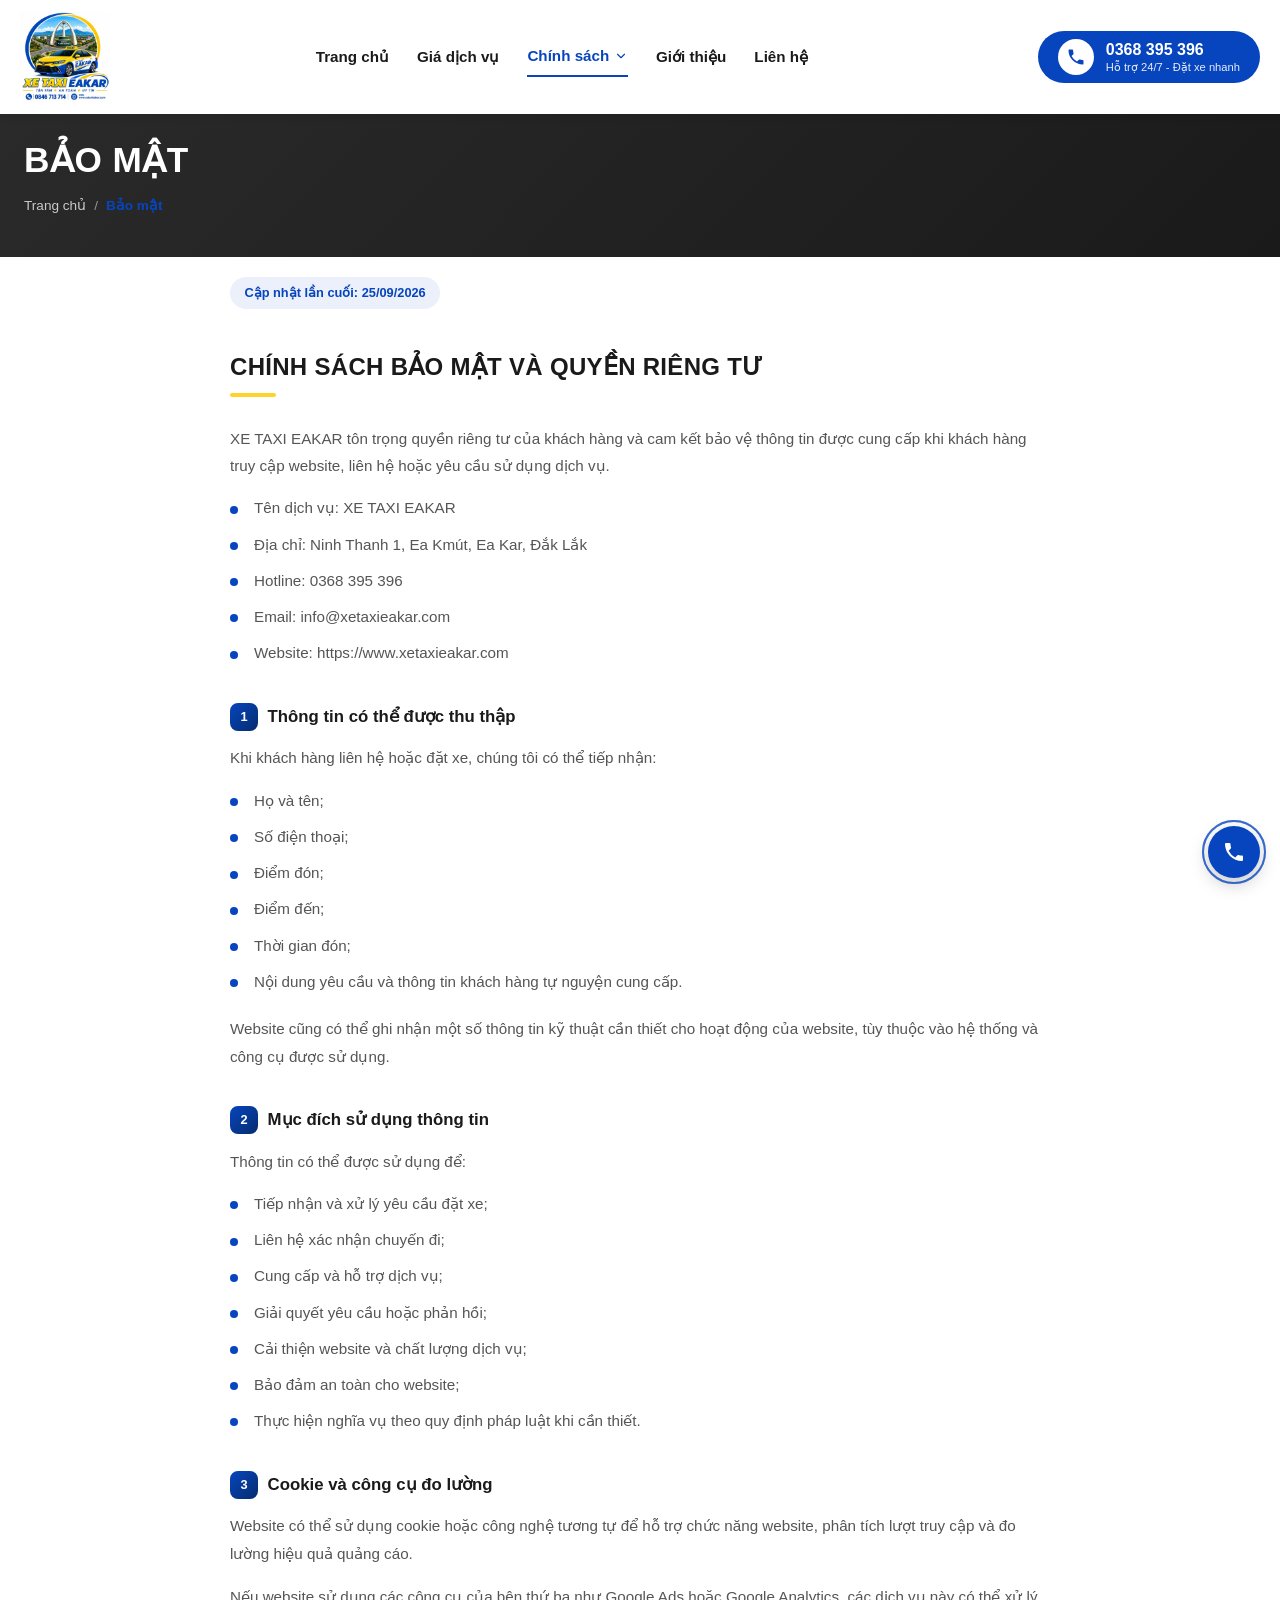
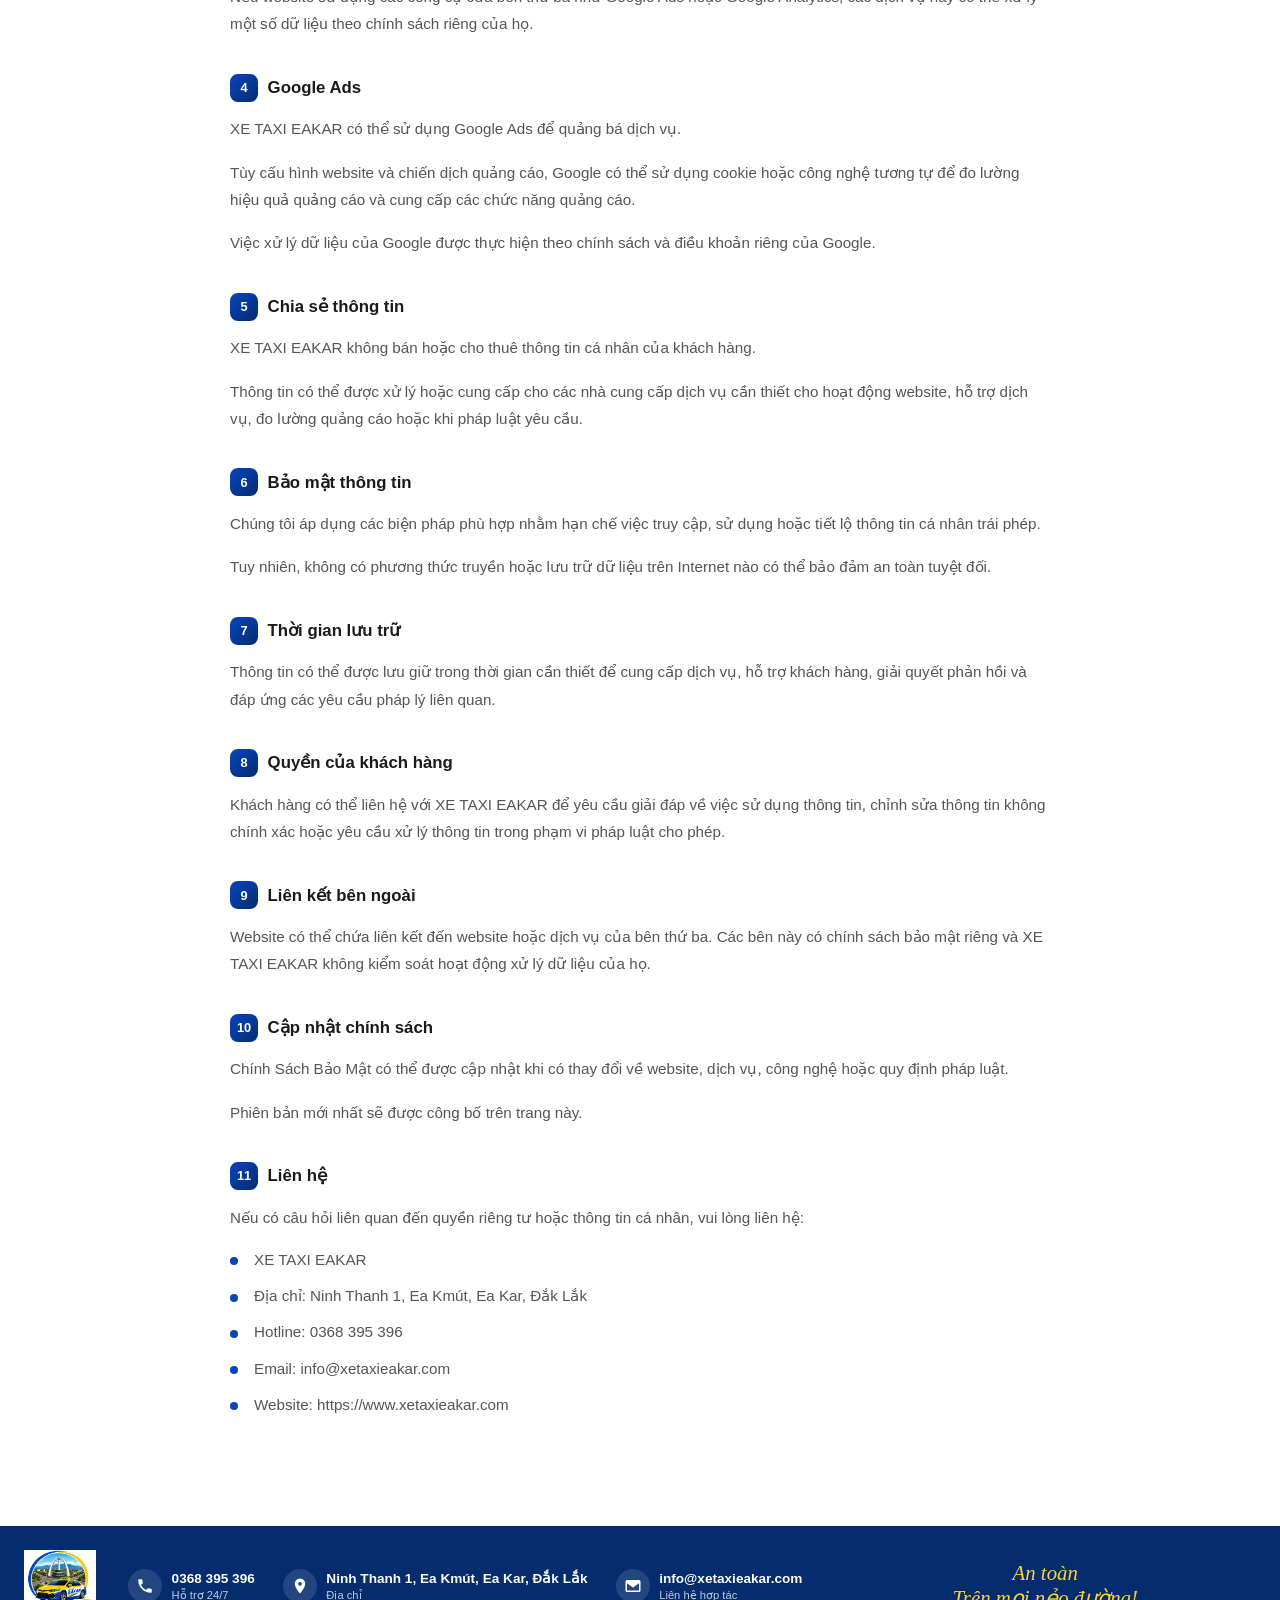
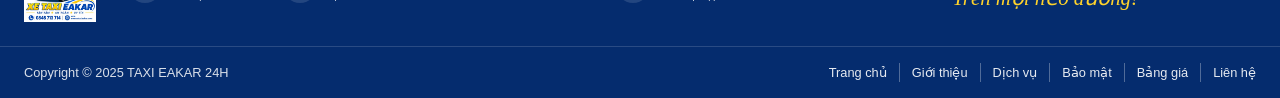
==== commit 06c4a453: "feat: add dropdown navigation menu for policy pages across all HTML templates" ====
--- a/html/bao-mat.html
+++ b/html/bao-mat.html
@@ -33,8 +33,16 @@
         <ul>
           <li><a href="/">Trang chủ</a></li>
           <li><a href="/gia-dich-vu">Giá dịch vụ</a></li>
-          <li><a href="/dich-vu">Dịch vụ</a></li>
-          <li><a href="/bao-mat" class="active">Bảo mật</a></li>
+          <li class="has-dropdown">
+            <a href="#" class="nav-dropdown-toggle active" aria-haspopup="true" aria-expanded="false">
+              Chính sách
+              <svg viewBox="0 0 24 24" width="14" height="14" fill="none" stroke="currentColor" stroke-width="2" stroke-linecap="round" stroke-linejoin="round" aria-hidden="true"><path d="M6 9l6 6 6-6" /></svg>
+            </a>
+            <div class="nav-dropdown">
+              <a href="/dich-vu">Dịch vụ</a>
+              <a href="/bao-mat" class="active">Bảo mật</a>
+            </div>
+          </li>
           <li><a href="/gioi-thieu">Giới thiệu</a></li>
           <li><a href="/lien-he">Liên hệ</a></li>
         </ul>
--- a/html/style.css
+++ b/html/style.css
@@ -186,10 +186,11 @@
   background: #fff;
   border-radius: 12px;
   box-shadow: 0 20px 45px rgba(0, 0, 0, 0.15);
-  padding: 1.25rem;
-  display: grid;
-  grid-template-columns: repeat(2, minmax(240px, 1fr));
-  gap: 0.25rem 2rem;
+  padding: 0.6rem;
+  display: flex;
+  flex-direction: column;
+  gap: 0.15rem;
+  min-width: 160px;
   opacity: 0;
   visibility: hidden;
   transform: translateX(-50%) translateY(8px);
@@ -219,7 +220,8 @@
   white-space: nowrap;
 }
 
-.nav-dropdown a:hover {
+.nav-dropdown a:hover,
+.nav-dropdown a.active {
   background: #e8f0fc;
   color: var(--color-primary) !important;
 }
@@ -423,14 +425,13 @@
     padding: 0 0 0.5rem 1rem;
     margin-top: 0;
     display: none;
-    grid-template-columns: 1fr;
     gap: 0;
     opacity: 1;
     visibility: visible;
   }
 
   .has-dropdown.is-open .nav-dropdown {
-    display: grid;
+    display: flex;
     transform: none;
   }
 
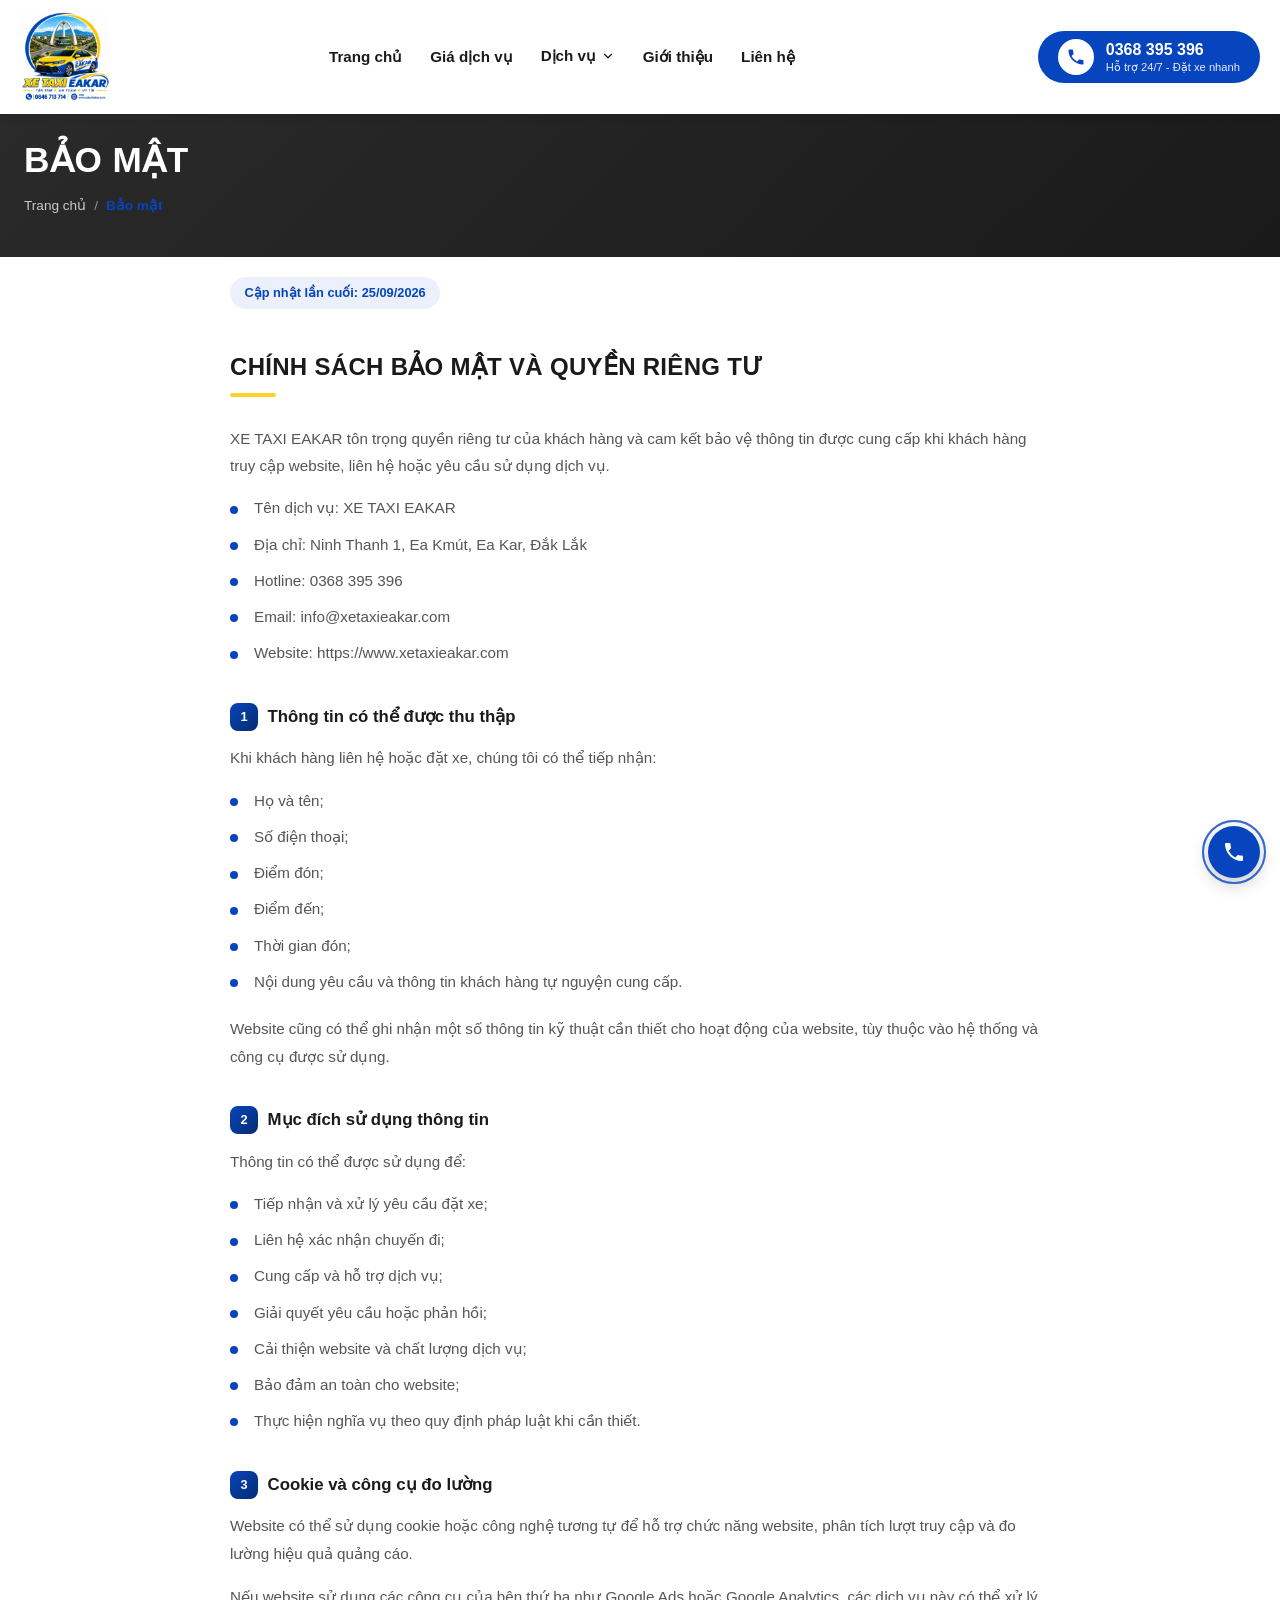
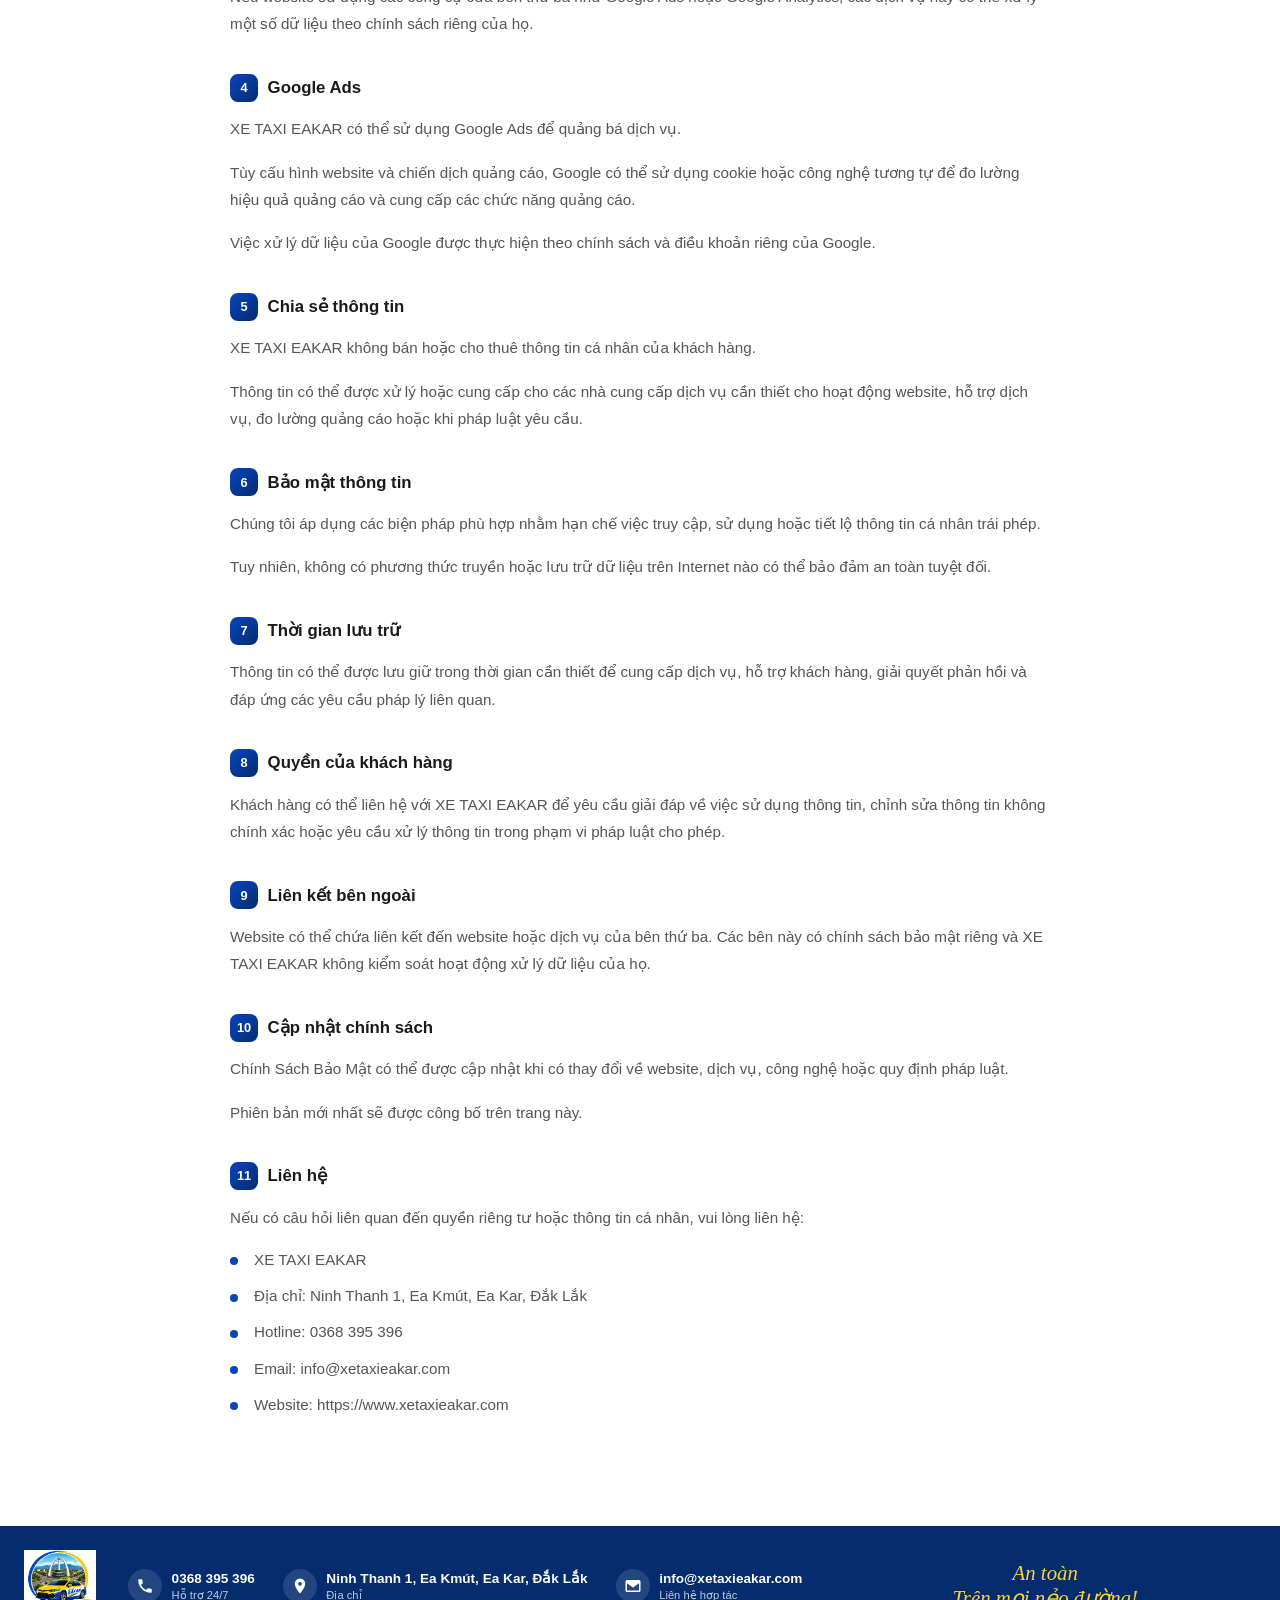
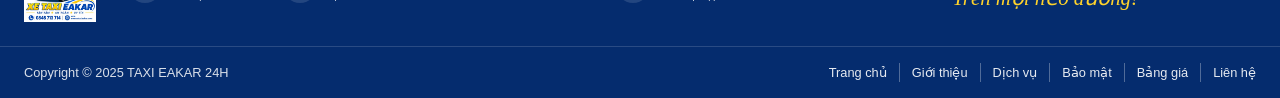
==== commit b4b5de73: "feat: update navigation menu to feature specific services and add new service pages" ====
--- a/html/bao-mat.html
+++ b/html/bao-mat.html
@@ -14,7 +14,7 @@
 <body>
 
   <!-- ==========================================
-       HEADER — Taxi Gò Công (taxigocongdongthap.com), exact reproduction
+       HEADER
        ========================================== -->
   <header class="site-header">
     <div class="header-inner">
@@ -34,13 +34,15 @@
           <li><a href="/">Trang chủ</a></li>
           <li><a href="/gia-dich-vu">Giá dịch vụ</a></li>
           <li class="has-dropdown">
-            <a href="#" class="nav-dropdown-toggle active" aria-haspopup="true" aria-expanded="false">
-              Chính sách
+            <a href="#" class="nav-dropdown-toggle" aria-haspopup="true" aria-expanded="false">
+              Dịch vụ
               <svg viewBox="0 0 24 24" width="14" height="14" fill="none" stroke="currentColor" stroke-width="2" stroke-linecap="round" stroke-linejoin="round" aria-hidden="true"><path d="M6 9l6 6 6-6" /></svg>
             </a>
             <div class="nav-dropdown">
-              <a href="/dich-vu">Dịch vụ</a>
-              <a href="/bao-mat" class="active">Bảo mật</a>
+              <a href="/van-chuyen-hanh-khach">Vận chuyển hành khách</a>
+              <a href="/dua-don-san-bay">Đưa đón sân bay</a>
+              <a href="/xe-hop-dong-du-lich">Xe hợp đồng du lịch</a>
+              <a href="/gia-dich-vu">Xem bảng giá đầy đủ</a>
             </div>
           </li>
           <li><a href="/gioi-thieu">Giới thiệu</a></li>
@@ -181,7 +183,7 @@
   </main>
 
   <!-- ==========================================
-       FOOTER — Taxi Gò Công (taxigocongdongthap.com), exact reproduction
+       FOOTER
        ========================================== -->
   <footer class="site-footer">
     <div class="footer-top">
--- a/html/style.css
+++ b/html/style.css
@@ -51,8 +51,7 @@
 }
 
 /* ==============================================
-   2-7. SITE B DESIGN SYSTEM, HEADER, FOOTER, COMPONENTS
-   (verbatim from taxigocongdongthap.com /css/style.css, asset paths localized)
+   2-7. DESIGN SYSTEM, HEADER, FOOTER, COMPONENTS
    ============================================== */
 :root {
   --color-primary: #0745be;
@@ -180,7 +179,7 @@
 
 .nav-dropdown {
   position: absolute;
-  top: 100%;
+  top: 70%;
   left: 50%;
   margin-top: 0.75rem;
   background: #fff;
@@ -190,7 +189,7 @@
   display: flex;
   flex-direction: column;
   gap: 0.15rem;
-  min-width: 160px;
+  min-width: 230px;
   opacity: 0;
   visibility: hidden;
   transform: translateX(-50%) translateY(8px);
@@ -456,7 +455,7 @@
 .hero-inner {
   position: absolute;
   inset: 0;
-  max-width: 1300px;
+  max-width: 1450px;
   margin: 0 auto;
   display: flex;
   align-items: center;
@@ -504,6 +503,8 @@
   line-height: 1.1;
   margin-bottom: 0.5rem;
   letter-spacing: 0.5px;
+  display: flex;
+  align-items: center;
 }
 
 .hero-title-dark {
@@ -512,6 +513,7 @@
 
 .hero-title-primary {
   color: var(--color-primary);
+  margin-left: 10px;
 }
 
 .hero-subtitle {
@@ -589,6 +591,47 @@
   background: #06379a;
 }
 
+.hero-caption {
+  display: inline-flex;
+  align-items: center;
+  gap: 0.5rem;
+  margin-bottom: 1.1rem;
+  background: #fff;
+  border-radius: 50px;
+  padding: 0.4rem 1rem 0.4rem 0.4rem;
+  box-shadow: 0 8px 20px rgba(0, 0, 0, 0.1);
+  text-decoration: none;
+  transition: transform 0.2s ease, box-shadow 0.2s ease;
+}
+
+.hero-caption:hover {
+  transform: translateY(-2px);
+  box-shadow: 0 12px 26px rgba(0, 0, 0, 0.14);
+}
+
+.hero-caption-icon {
+  width: 30px;
+  height: 30px;
+  border-radius: 50%;
+  background: var(--color-primary);
+  color: #fff;
+  display: flex;
+  align-items: center;
+  justify-content: center;
+  flex-shrink: 0;
+}
+
+.hero-caption-text {
+  font-size: clamp(0.68rem, 1vw, 0.8rem);
+  font-weight: 600;
+  color: var(--color-dark);
+}
+
+.hero-caption-text strong {
+  font-weight: 800;
+  color: var(--color-primary);
+}
+
 .hero-car {
   position: absolute;
   right: 23%;
@@ -611,19 +654,55 @@
 }
 
 .quick-booking {
-  position: absolute;
-  left: 50%;
-  bottom: -90px;
-  transform: translateX(-50%);
+  position: relative;
   z-index: 5;
-  width: min(1300px, 94%);
+  width: min(1240px, 94%);
+  margin: -20px auto 0;
   display: flex;
   align-items: center;
   gap: 1.5rem;
   background: #fff;
-  border-radius: 18px;
+  border-radius: 20px;
   padding: 1.1rem 1.75rem;
-  box-shadow: 0 20px 45px rgba(0, 0, 0, 0.18);
+  box-shadow: 0 10px 30px rgba(0, 0, 0, 0.12);
+  border: 1px solid rgba(0, 0, 0, 0.05);
+}
+
+.qb-intro {
+  display: flex;
+  align-items: center;
+  gap: 0.75rem;
+  flex-shrink: 0;
+}
+
+.qb-intro-icon {
+  width: 50px;
+  height: 50px;
+  border-radius: 50%;
+  background: var(--color-primary);
+  color: #fff;
+  display: flex;
+  align-items: center;
+  justify-content: center;
+  flex-shrink: 0;
+}
+
+.qb-intro-text {
+  display: flex;
+  flex-direction: column;
+  line-height: 1.3;
+}
+
+.qb-intro-text strong {
+  font-size: 0.95rem;
+  font-weight: 800;
+  letter-spacing: 0.2px;
+  color: #1a202c;
+}
+
+.qb-intro-text span {
+  font-size: 0.78rem;
+  color: #718096;
 }
 
 .qb-divider {
@@ -693,6 +772,11 @@
 
 .qb-datetime-input {
   cursor: pointer;
+}
+
+.qb-field.qb-field-time {
+  flex: 0 1 220px;
+  min-width: 220px;
 }
 
 .address-suggestions {
@@ -760,19 +844,34 @@
   background: var(--color-primary);
   color: #fff;
   text-decoration: none;
-  font-weight: 700;
-  font-size: 0.95rem;
+  text-transform: uppercase;
+  font-weight: 800;
+  font-size: 0.9rem;
   font-family: inherit;
+  letter-spacing: 0.3px;
   white-space: nowrap;
-  padding: 0.7rem 1.5rem;
+  padding: 0.75rem 1.6rem;
   border: 0;
-  border-radius: 50px;
+  border-radius: 9999px;
   cursor: pointer;
-  transition: background 0.2s ease;
+  transition: background 0.2s ease, box-shadow 0.2s ease, transform 0.2s ease;
+}
+
+.qb-cta svg {
+  transition: transform 0.2s ease;
 }
 
 .qb-cta:hover {
   background: #06379a;
+  box-shadow: 0 4px 12px rgba(7, 69, 190, 0.35);
+}
+
+.qb-cta:hover svg {
+  transform: translateX(3px);
+}
+
+.qb-cta:active {
+  transform: scale(0.98);
 }
 
 .qb-cta[disabled] {
@@ -824,7 +923,7 @@
    ⚠️ Mất rule này = form hỏng IM LẶNG: khách thật (hoặc autofill của trình duyệt) điền vào ô
    hiện ra, server coi là bot và âm thầm bỏ qua, vẫn trả về thành công. Mất khách mà không ai
    biết, không log, không lỗi. Sau mọi lần sửa/merge file CSS này phải kiểm lại:
-     curl -s https://taxigocongdongthap.com/css/style.css | grep -c hp-field   # phải khác 0 */
+     grep -c hp-field style.css   # phải khác 0 */
 .hp-field {
   position: absolute !important;
   left: -9999px !important;
@@ -873,10 +972,16 @@
   .quick-booking {
     flex-wrap: wrap;
     row-gap: 1rem;
+    margin-top: -70px;
   }
 
   .qb-divider {
     display: none;
+  }
+
+  .qb-intro {
+    width: 100%;
+    justify-content: center;
   }
 
   .qb-locations {
@@ -954,13 +1059,8 @@
   }
 
   .quick-booking {
-    position: absolute;
-    left: 50%;
-    top: 50%;
-    bottom: auto;
-    transform: translate(-50%, -50%);
     width: 92%;
-    margin: 0;
+    margin: -110% auto 0;
     flex-wrap: wrap;
     gap: 1rem;
     padding: 1.25rem;
@@ -968,6 +1068,11 @@
 
   .qb-divider {
     display: none;
+  }
+
+  .qb-intro {
+    width: 100%;
+    justify-content: center;
   }
 
   .qb-locations {
@@ -978,6 +1083,11 @@
 
   .qb-field {
     flex: 1 1 100%;
+  }
+
+  .qb-field.qb-field-time {
+    flex: 1 1 100%;
+    min-width: 0;
   }
 
   .qb-action {
@@ -986,6 +1096,11 @@
     flex-wrap: wrap;
     justify-content: center;
   }
+
+  .qb-cta {
+    width: 100%;
+    justify-content: center;
+  }
 }
 
 @media (max-width: 380px) {
@@ -1005,6 +1120,7 @@
 .features-strip {
   background: #fff;
   padding: 150px 1.5rem 3rem;
+  margin-top: 20px;
 }
 
 .features-strip-inner {
@@ -1070,6 +1186,7 @@
     display: grid;
     grid-template-columns: 1fr 1fr;
     gap: 1.75rem 1rem;
+    margin-top: 40px;
   }
 
   .feature-item {
@@ -3591,6 +3708,7 @@
 .price-card {
   display: flex;
   flex-direction: column;
+  scroll-margin-top: 110px;
   background: #fff;
   border: 1px solid #eef1f6;
   border-radius: 22px;
@@ -3645,6 +3763,24 @@
   background: var(--color-accent);
   padding: 0.2rem 0.65rem;
   border-radius: 50px;
+}
+
+.price-card-detail-link {
+  display: inline-block;
+  margin-left: 0.5rem;
+  font-size: 0.78rem;
+  font-weight: 700;
+  color: var(--color-primary);
+  text-decoration: none;
+}
+
+.price-card-detail-link:hover {
+  text-decoration: underline;
+}
+
+.price-cards-grid.single {
+  grid-template-columns: minmax(0, 480px);
+  justify-content: center;
 }
 
 .price-tiers {
@@ -3754,7 +3890,7 @@
 .eakar-hero {
   position: relative;
   width: 100%;
-  height: 500px;
+  height: 640px;
   background-image: url("assets/images/pagea-hero-banner.jpg");
   background-size: cover;
   background-position: left center;
@@ -3763,7 +3899,7 @@
 
 @media (max-width: 768px) {
   .eakar-hero {
-    height: 420px;
+    height: 450px;
   }
 }
 
